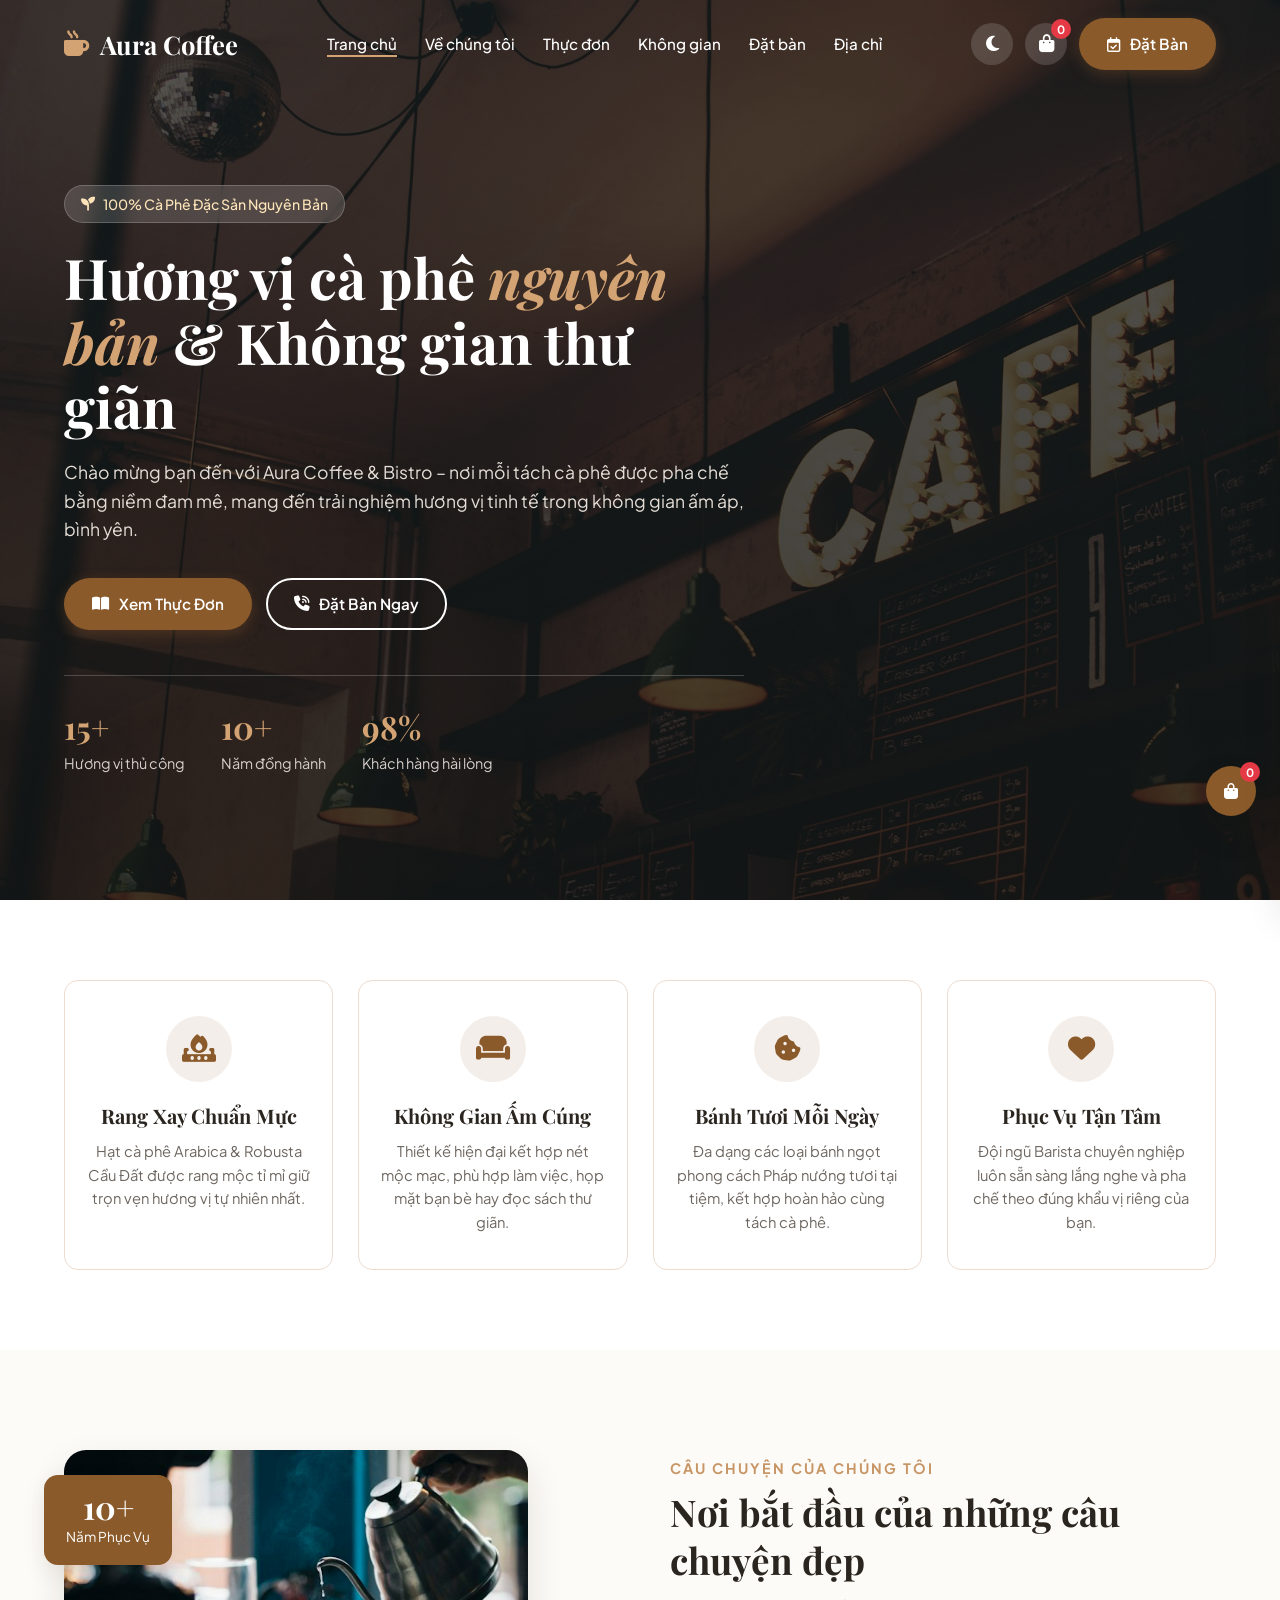
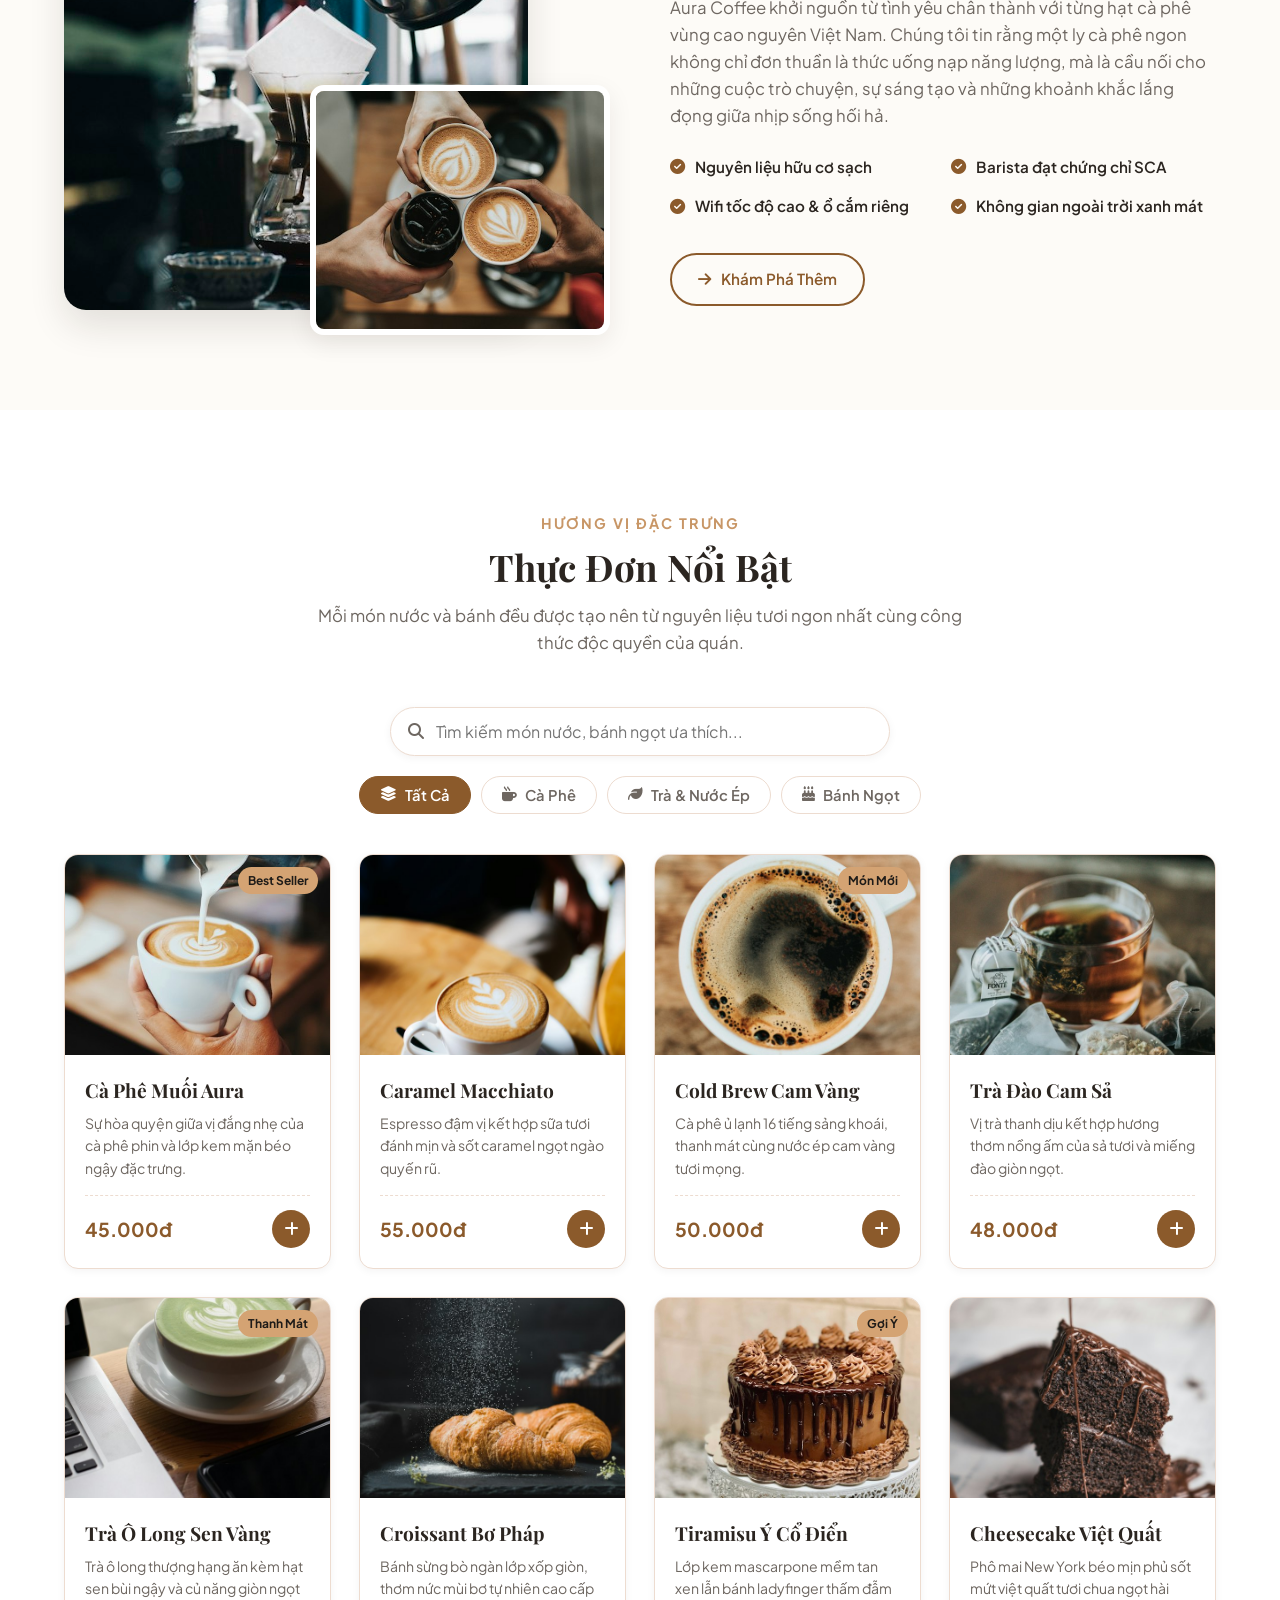
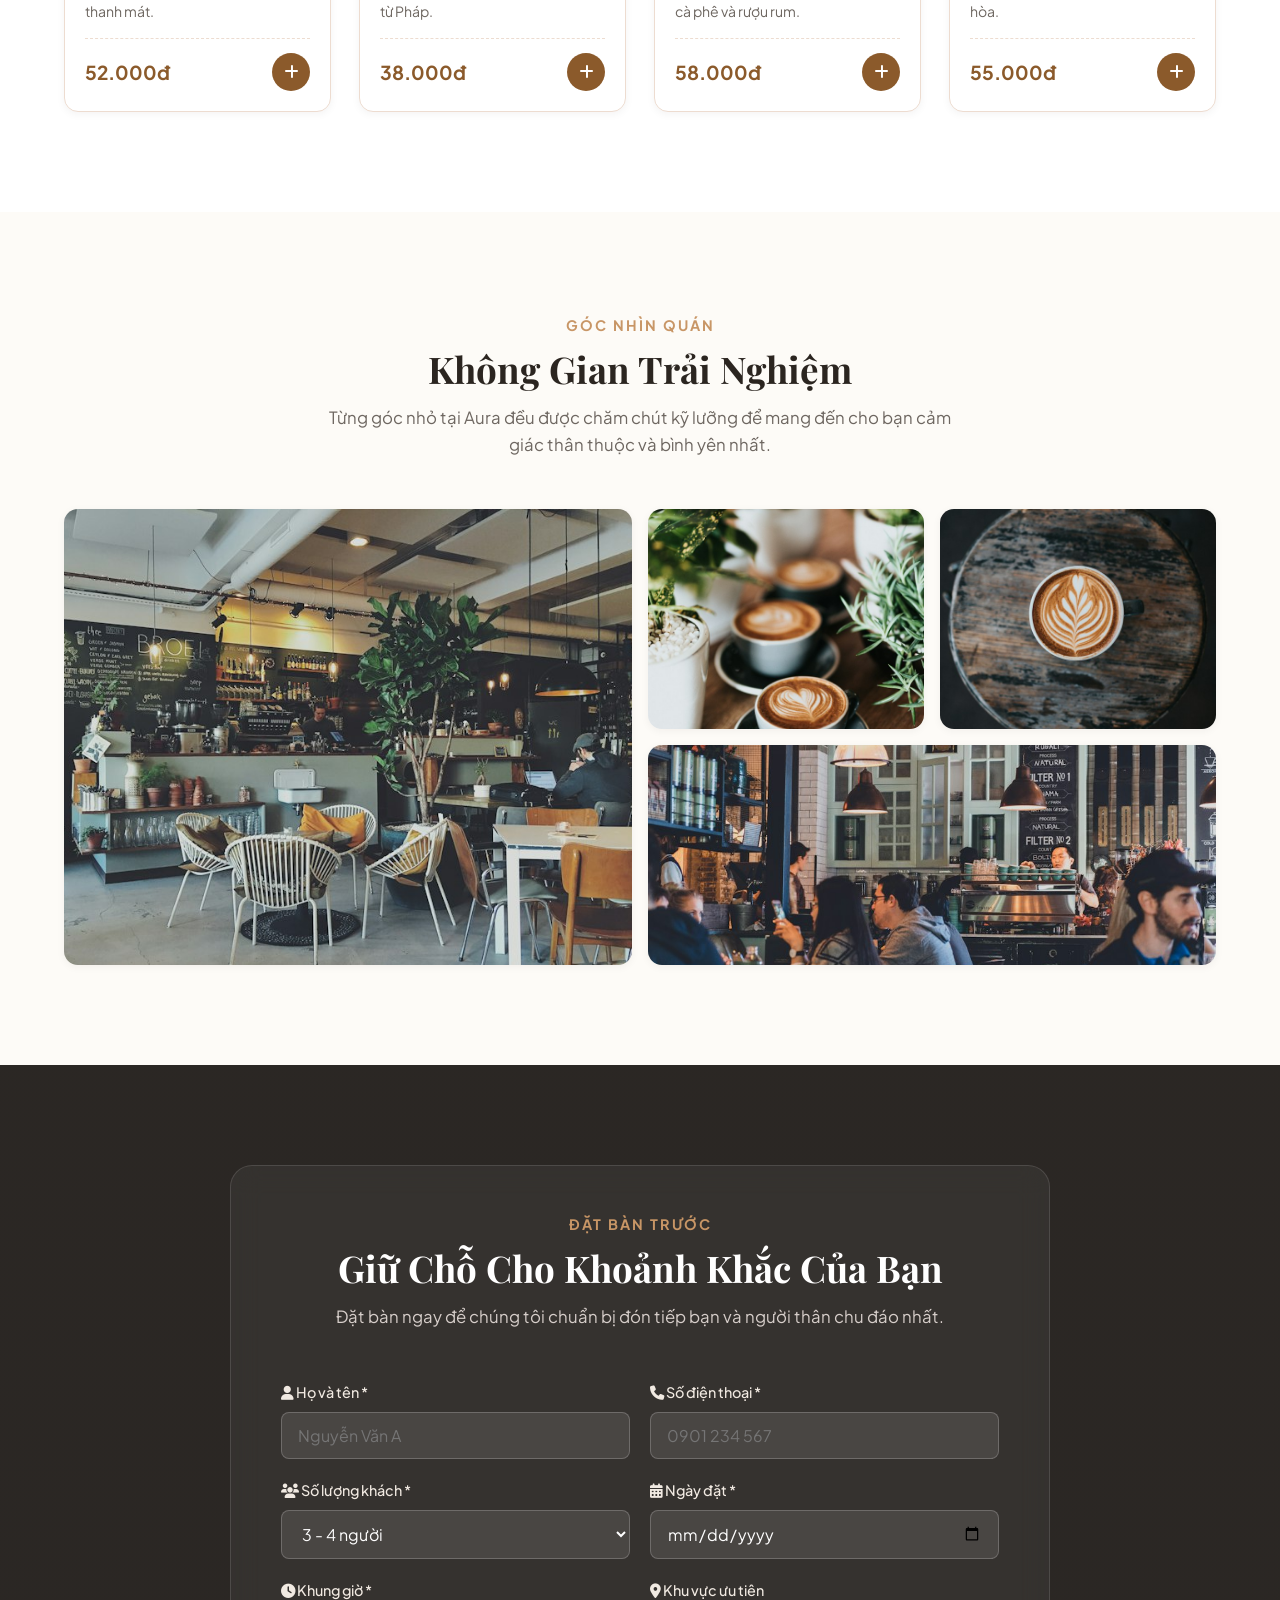
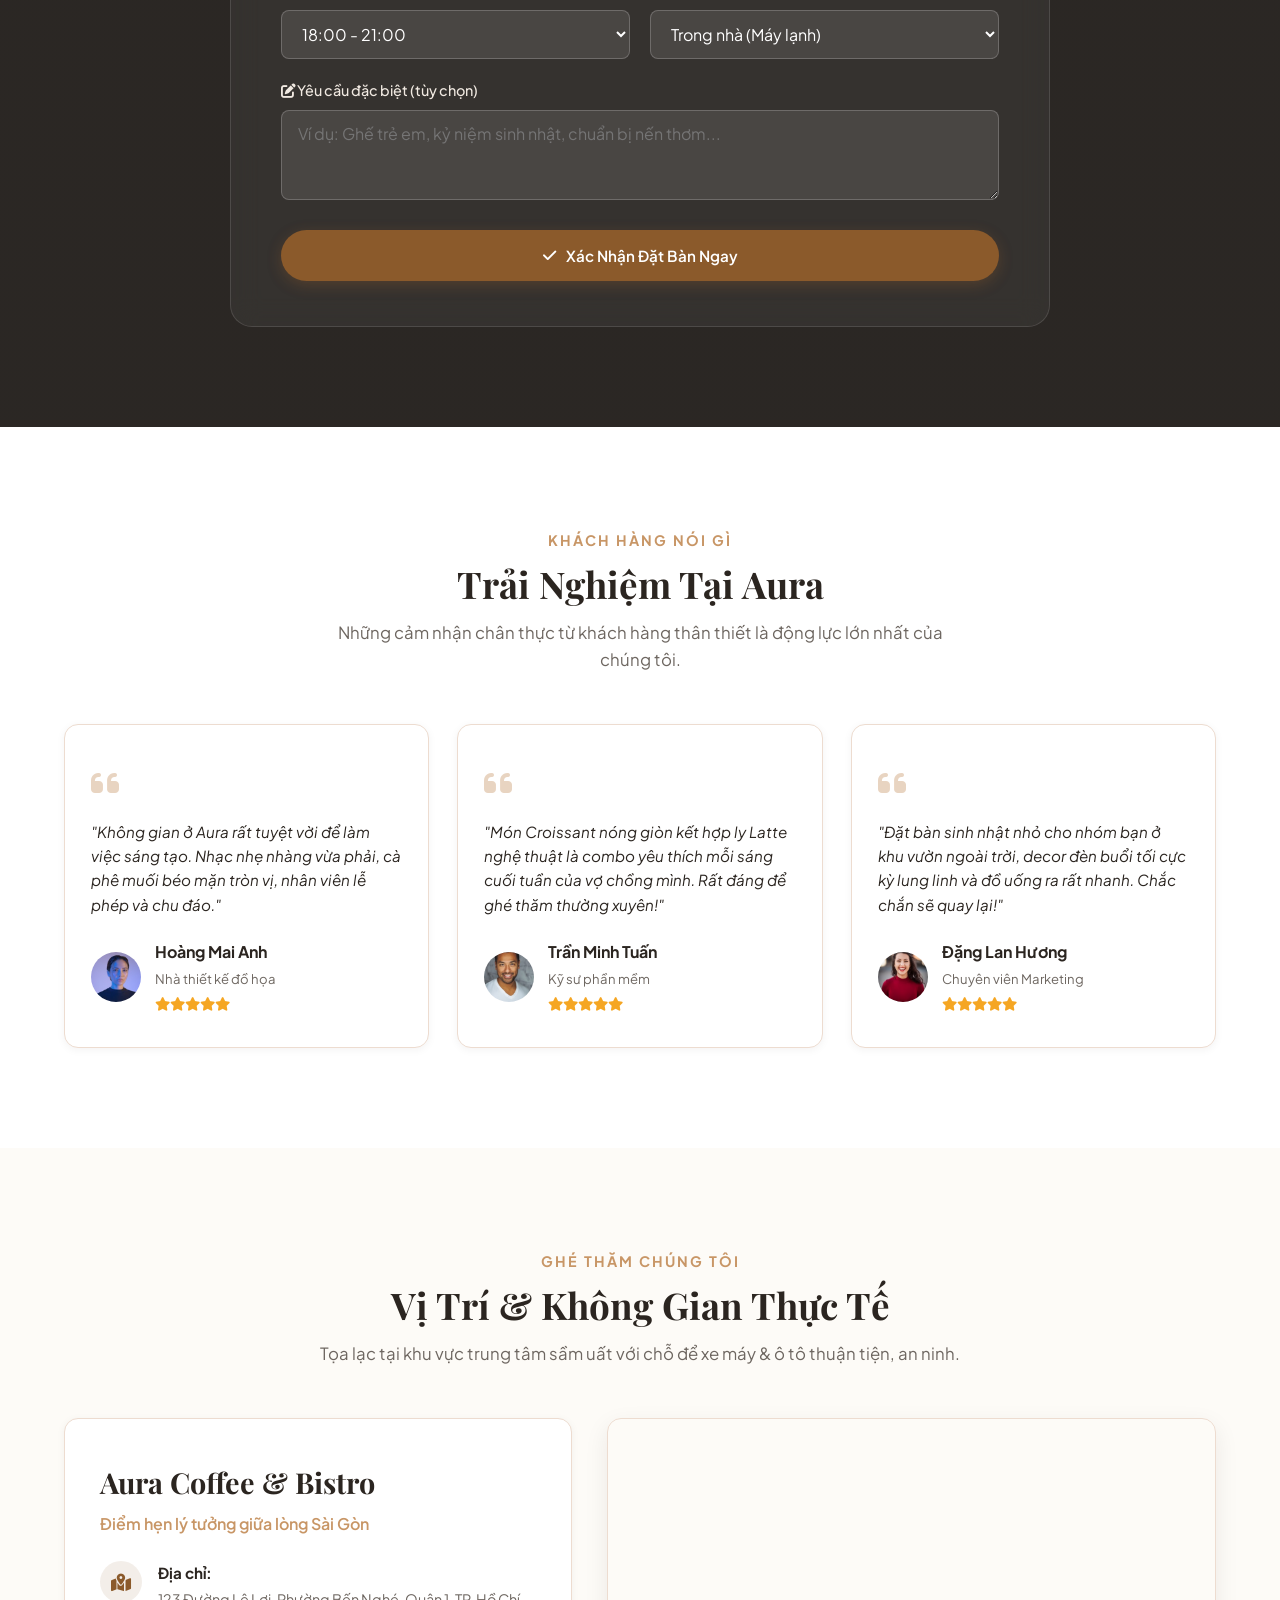
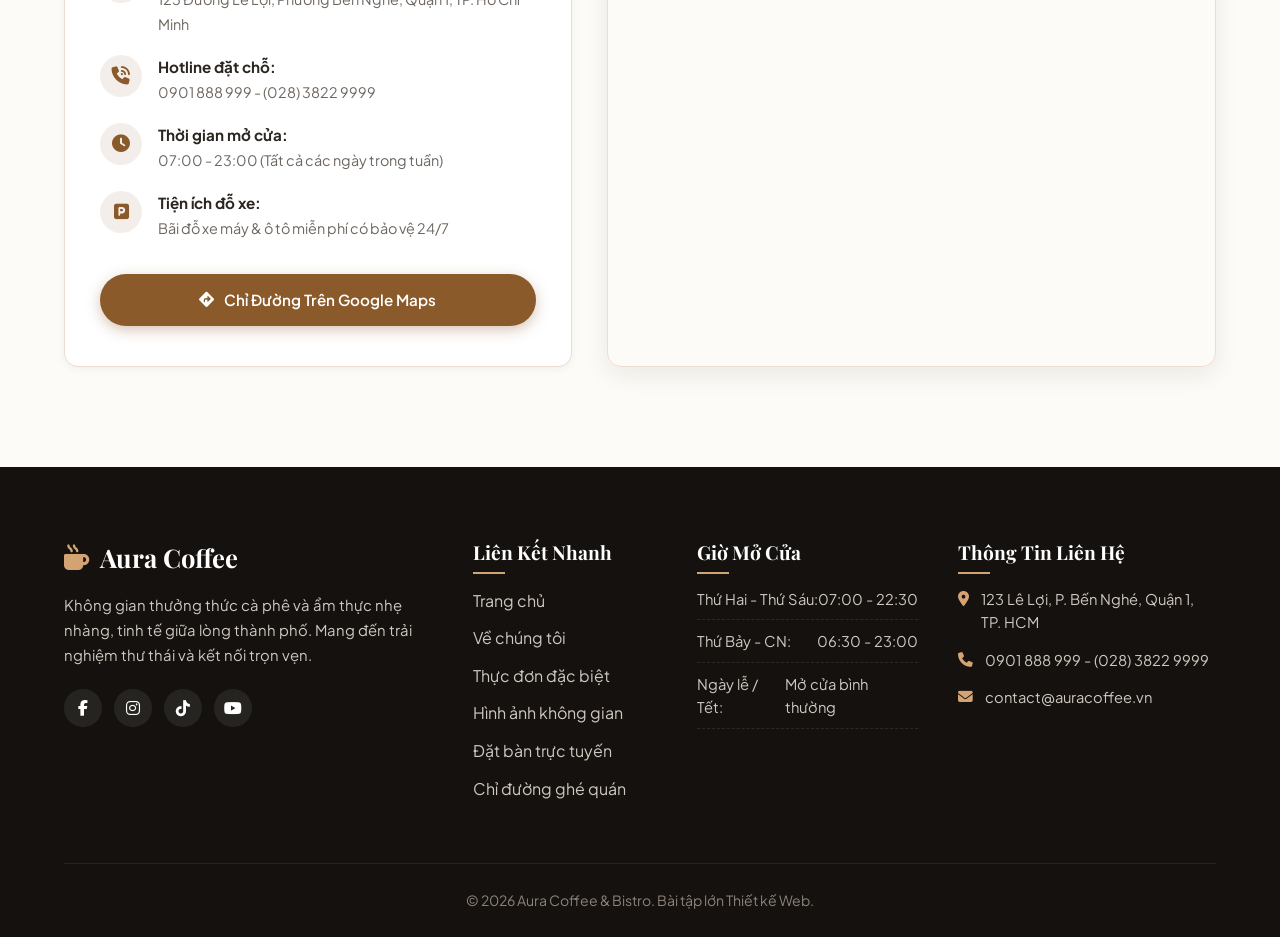
==== index.html @ 36a89dc4 "Add code-images source(guest UI)" ====
<!DOCTYPE html>
<html lang="vi" data-theme="light">
<head>
  <meta charset="UTF-8">
  <meta name="viewport" content="width=device-width, initial-scale=1.0">
  <title>Aura Coffee & Bistro - Hương Vị Cà Phê Nguyên Bản</title>
  <meta name="description" content="Aura Coffee & Bistro - Điểm hẹn lý tưởng với hương vị cà phê mộc nguyên bản, không gian ấm cúng và bánh ngọt tươi mỗi ngày.">
  
  <!-- Google Fonts -->
  <link rel="preconnect" href="https://fonts.googleapis.com">
  <link rel="preconnect" href="https://fonts.gstatic.com" crossorigin>
  <link href="https://fonts.googleapis.com/css2?family=Playfair+Display:ital,wght@0,600;0,700;1,400&family=Plus+Jakarta+Sans:wght@400;500;600;700&display=swap" rel="stylesheet">
  
  <!-- Font Awesome Icons -->
  <link rel="stylesheet" href="https://cdnjs.cloudflare.com/ajax/libs/font-awesome/6.5.1/css/all.min.css">
  
  <!-- Custom CSS -->
  <link rel="stylesheet" href="css/style.css">
</head>
<body>

  <!-- ================= 1. HEADER & NAVIGATION ================= -->
  <header class="header">
    <div class="container navbar">
      <a href="#home" class="logo">
        <i class="fa-solid fa-mug-hot"></i> Aura Coffee
      </a>

      <nav>
        <ul class="nav-links">
          <li><a href="#home" class="active">Trang chủ</a></li>
          <li><a href="#about">Về chúng tôi</a></li>
          <li><a href="#menu">Thực đơn</a></li>
          <li><a href="#space">Không gian</a></li>
          <li><a href="#reservation">Đặt bàn</a></li>
          <li><a href="#location">Địa chỉ</a></li>
        </ul>
      </nav>

      <div class="header-action">
        <!-- Chuyển đổi giao diện Sáng / Tối -->
        <button class="icon-btn" id="themeToggle" aria-label="Đổi giao diện" title="Đổi giao diện Sáng / Tối">
          <i class="fa-solid fa-moon"></i>
        </button>

        <!-- Nút mở giỏ hàng -->
        <button class="icon-btn" id="cartToggleBtn" onclick="openCart()" aria-label="Xem giỏ hàng" title="Giỏ hàng">
          <i class="fa-solid fa-bag-shopping"></i>
          <span class="cart-badge" id="cartBadge">0</span>
        </button>

        <!-- CTA Đặt bàn -->
        <a href="#reservation" class="btn btn-primary header-btn">
          <i class="fa-regular fa-calendar-check"></i> Đặt Bàn
        </a>

        <!-- Nút menu mobile -->
        <button class="menu-toggle" id="menuToggle" aria-label="Mở menu điều hướng">
          <i class="fa-solid fa-bars"></i>
        </button>
      </div>
    </div>
  </header>

  <!-- ================= 2. HERO BANNER ================= -->
  <section class="hero" id="home">
    <div class="container">
      <div class="hero-content">
        <div class="hero-badge">
          <i class="fa-solid fa-seedling"></i> 100% Cà Phê Đặc Sản Nguyên Bản
        </div>
        <h1 class="hero-title">
          Hương vị cà phê <span>nguyên bản</span> & Không gian thư giãn
        </h1>
        <p class="hero-desc">
          Chào mừng bạn đến với Aura Coffee & Bistro – nơi mỗi tách cà phê được pha chế bằng niềm đam mê, mang đến trải nghiệm hương vị tinh tế trong không gian ấm áp, bình yên.
        </p>
        <div class="hero-buttons">
          <a href="#menu" class="btn btn-primary">
            <i class="fa-solid fa-book-open"></i> Xem Thực Đơn
          </a>
          <a href="#reservation" class="btn btn-outline">
            <i class="fa-solid fa-phone-volume"></i> Đặt Bàn Ngay
          </a>
        </div>
        <div class="hero-stats">
          <div class="stat-item">
            <h3>15+</h3>
            <p>Hương vị thủ công</p>
          </div>
          <div class="stat-item">
            <h3>10+</h3>
            <p>Năm đồng hành</p>
          </div>
          <div class="stat-item">
            <h3>98%</h3>
            <p>Khách hàng hài lòng</p>
          </div>
        </div>
      </div>
    </div>
  </section>

  <!-- ================= 3. ĐIỂM NỔI BẬT (FEATURES) ================= -->
  <section class="features">
    <div class="container">
      <div class="features-grid">
        <div class="feature-card">
          <div class="feature-icon"><i class="fa-solid fa-fire-burner"></i></div>
          <h3>Rang Xay Chuẩn Mực</h3>
          <p>Hạt cà phê Arabica & Robusta Cầu Đất được rang mộc tỉ mỉ giữ trọn vẹn hương vị tự nhiên nhất.</p>
        </div>

        <div class="feature-card">
          <div class="feature-icon"><i class="fa-solid fa-couch"></i></div>
          <h3>Không Gian Ấm Cúng</h3>
          <p>Thiết kế hiện đại kết hợp nét mộc mạc, phù hợp làm việc, họp mặt bạn bè hay đọc sách thư giãn.</p>
        </div>

        <div class="feature-card">
          <div class="feature-icon"><i class="fa-solid fa-cookie-bite"></i></div>
          <h3>Bánh Tươi Mỗi Ngày</h3>
          <p>Đa dạng các loại bánh ngọt phong cách Pháp nướng tươi tại tiệm, kết hợp hoàn hảo cùng tách cà phê.</p>
        </div>

        <div class="feature-card">
          <div class="feature-icon"><i class="fa-solid fa-heart"></i></div>
          <h3>Phục Vụ Tận Tâm</h3>
          <p>Đội ngũ Barista chuyên nghiệp luôn sẵn sàng lắng nghe và pha chế theo đúng khẩu vị riêng của bạn.</p>
        </div>
      </div>
    </div>
  </section>

  <!-- ================= 4. GIỚI THIỆU (ABOUT US) ================= -->
  <section class="about" id="about">
    <div class="container">
      <div class="about-grid">
        <div class="about-images">
          <img src="assets/images/about-main.jpg" alt="Không gian pha chế cà phê Aura" class="about-img-main">
          <img src="assets/images/about-sub.jpg" alt="Nghệ thuật pha chế Latte" class="about-img-sub">
          <div class="about-experience-badge">
            <strong>10+</strong>
            <span>Năm Phục Vụ</span>
          </div>
        </div>

        <div class="about-text">
          <span class="section-subtitle">Câu chuyện của chúng tôi</span>
          <h2 class="section-title">Nơi bắt đầu của những câu chuyện đẹp</h2>
          <p class="section-desc">
            Aura Coffee khởi nguồn từ tình yêu chân thành với từng hạt cà phê vùng cao nguyên Việt Nam. Chúng tôi tin rằng một ly cà phê ngon không chỉ đơn thuần là thức uống nạp năng lượng, mà là cầu nối cho những cuộc trò chuyện, sự sáng tạo và những khoảnh khắc lắng đọng giữa nhịp sống hối hả.
          </p>

          <div class="about-highlights">
            <div class="highlight-item"><i class="fa-solid fa-circle-check"></i> Nguyên liệu hữu cơ sạch</div>
            <div class="highlight-item"><i class="fa-solid fa-circle-check"></i> Barista đạt chứng chỉ SCA</div>
            <div class="highlight-item"><i class="fa-solid fa-circle-check"></i> Wifi tốc độ cao & ổ cắm riêng</div>
            <div class="highlight-item"><i class="fa-solid fa-circle-check"></i> Không gian ngoài trời xanh mát</div>
          </div>

          <a href="#menu" class="btn btn-outline-dark">
            <i class="fa-solid fa-arrow-right"></i> Khám Phá Thêm
          </a>
        </div>
      </div>
    </div>
  </section>

  <!-- ================= 5. THỰC ĐƠN (MENU HIGHLIGHTS) ================= -->
  <section class="menu-section" id="menu">
    <div class="container">
      <div class="section-header">
        <span class="section-subtitle">Hương Vị Đặc Trưng</span>
        <h2 class="section-title">Thực Đơn Nổi Bật</h2>
        <p class="section-desc">Mỗi món nước và bánh đều được tạo nên từ nguyên liệu tươi ngon nhất cùng công thức độc quyền của quán.</p>
      </div>

      <!-- Công cụ tìm kiếm & Bộ lọc danh mục -->
      <div class="menu-controls">
        <div class="menu-search-box">
          <i class="fa-solid fa-magnifying-glass search-icon"></i>
          <input type="text" id="menuSearch" placeholder="Tìm kiếm món nước, bánh ngọt ưa thích..." autocomplete="off">
          <button id="clearSearchBtn" class="clear-search-btn" title="Xóa tìm kiếm"><i class="fa-solid fa-xmark"></i></button>
        </div>

        <div class="menu-filter">
          <button class="filter-btn active" data-filter="all"><i class="fa-solid fa-layer-group"></i> Tất Cả</button>
          <button class="filter-btn" data-filter="coffee"><i class="fa-solid fa-mug-hot"></i> Cà Phê</button>
          <button class="filter-btn" data-filter="tea"><i class="fa-solid fa-leaf"></i> Trà & Nước Ép</button>
          <button class="filter-btn" data-filter="pastry"><i class="fa-solid fa-cake-candles"></i> Bánh Ngọt</button>
        </div>
      </div>

      <!-- Danh sách món ăn/nước uống -->
      <div class="menu-grid" id="menuGrid">
        <!-- Món 1 -->
        <div class="menu-card" data-id="1" data-category="coffee" data-name="Cà Phê Muối Aura" data-price="45000">
          <div class="menu-img-wrap" onclick="openQuickView(1)">
            <img src="assets/images/menu-1-salt-coffee.jpg" alt="Cà Phê Muối Aura">
            <span class="menu-tag">Best Seller</span>
            <div class="img-hint"><i class="fa-solid fa-eye"></i> Xem chi tiết</div>
          </div>
          <div class="menu-info">
            <h3 class="menu-name" onclick="openQuickView(1)">Cà Phê Muối Aura</h3>
            <p class="menu-desc">Sự hòa quyện giữa vị đắng nhẹ của cà phê phin và lớp kem mặn béo ngậy đặc trưng.</p>
            <div class="menu-footer">
              <span class="menu-price">45.000đ</span>
              <button class="btn-add-item" onclick="quickAddToCart(1)" title="Thêm vào giỏ"><i class="fa-solid fa-plus"></i></button>
            </div>
          </div>
        </div>

        <!-- Món 2 -->
        <div class="menu-card" data-id="2" data-category="coffee" data-name="Caramel Macchiato" data-price="55000">
          <div class="menu-img-wrap" onclick="openQuickView(2)">
            <img src="assets/images/menu-2-macchiato.jpg" alt="Caramel Macchiato">
            <div class="img-hint"><i class="fa-solid fa-eye"></i> Xem chi tiết</div>
          </div>
          <div class="menu-info">
            <h3 class="menu-name" onclick="openQuickView(2)">Caramel Macchiato</h3>
            <p class="menu-desc">Espresso đậm vị kết hợp sữa tươi đánh mịn và sốt caramel ngọt ngào quyến rũ.</p>
            <div class="menu-footer">
              <span class="menu-price">55.000đ</span>
              <button class="btn-add-item" onclick="quickAddToCart(2)" title="Thêm vào giỏ"><i class="fa-solid fa-plus"></i></button>
            </div>
          </div>
        </div>

        <!-- Món 3 -->
        <div class="menu-card" data-id="3" data-category="coffee" data-name="Cold Brew Cam Vàng" data-price="50000">
          <div class="menu-img-wrap" onclick="openQuickView(3)">
            <img src="assets/images/menu-3-cold-brew.jpg" alt="Cold Brew Cam Vàng">
            <span class="menu-tag">Món Mới</span>
            <div class="img-hint"><i class="fa-solid fa-eye"></i> Xem chi tiết</div>
          </div>
          <div class="menu-info">
            <h3 class="menu-name" onclick="openQuickView(3)">Cold Brew Cam Vàng</h3>
            <p class="menu-desc">Cà phê ủ lạnh 16 tiếng sảng khoái, thanh mát cùng nước ép cam vàng tươi mọng.</p>
            <div class="menu-footer">
              <span class="menu-price">50.000đ</span>
              <button class="btn-add-item" onclick="quickAddToCart(3)" title="Thêm vào giỏ"><i class="fa-solid fa-plus"></i></button>
            </div>
          </div>
        </div>

        <!-- Món 4 -->
        <div class="menu-card" data-id="4" data-category="tea" data-name="Trà Đào Cam Sả" data-price="48000">
          <div class="menu-img-wrap" onclick="openQuickView(4)">
            <img src="assets/images/menu-4-peach-tea.jpg" alt="Trà Đào Cam Sả">
            <div class="img-hint"><i class="fa-solid fa-eye"></i> Xem chi tiết</div>
          </div>
          <div class="menu-info">
            <h3 class="menu-name" onclick="openQuickView(4)">Trà Đào Cam Sả</h3>
            <p class="menu-desc">Vị trà thanh dịu kết hợp hương thơm nồng ấm của sả tươi và miếng đào giòn ngọt.</p>
            <div class="menu-footer">
              <span class="menu-price">48.000đ</span>
              <button class="btn-add-item" onclick="quickAddToCart(4)" title="Thêm vào giỏ"><i class="fa-solid fa-plus"></i></button>
            </div>
          </div>
        </div>

        <!-- Món 5 -->
        <div class="menu-card" data-id="5" data-category="tea" data-name="Trà Ô Long Sen Vàng" data-price="52000">
          <div class="menu-img-wrap" onclick="openQuickView(5)">
            <img src="assets/images/menu-5-oolong-tea.jpg" alt="Trà Ô Long Sen Vàng">
            <span class="menu-tag">Thanh Mát</span>
            <div class="img-hint"><i class="fa-solid fa-eye"></i> Xem chi tiết</div>
          </div>
          <div class="menu-info">
            <h3 class="menu-name" onclick="openQuickView(5)">Trà Ô Long Sen Vàng</h3>
            <p class="menu-desc">Trà ô long thượng hạng ăn kèm hạt sen bùi ngậy và củ năng giòn ngọt thanh mát.</p>
            <div class="menu-footer">
              <span class="menu-price">52.000đ</span>
              <button class="btn-add-item" onclick="quickAddToCart(5)" title="Thêm vào giỏ"><i class="fa-solid fa-plus"></i></button>
            </div>
          </div>
        </div>

        <!-- Món 6 -->
        <div class="menu-card" data-id="6" data-category="pastry" data-name="Croissant Bơ Pháp" data-price="38000">
          <div class="menu-img-wrap" onclick="openQuickView(6)">
            <img src="assets/images/menu-6-croissant.jpg" alt="Croissant Bơ Pháp">
            <div class="img-hint"><i class="fa-solid fa-eye"></i> Xem chi tiết</div>
          </div>
          <div class="menu-info">
            <h3 class="menu-name" onclick="openQuickView(6)">Croissant Bơ Pháp</h3>
            <p class="menu-desc">Bánh sừng bò ngàn lớp xốp giòn, thơm nức mùi bơ tự nhiên cao cấp từ Pháp.</p>
            <div class="menu-footer">
              <span class="menu-price">38.000đ</span>
              <button class="btn-add-item" onclick="quickAddToCart(6)" title="Thêm vào giỏ"><i class="fa-solid fa-plus"></i></button>
            </div>
          </div>
        </div>

        <!-- Món 7 -->
        <div class="menu-card" data-id="7" data-category="pastry" data-name="Tiramisu Ý Cổ Điển" data-price="58000">
          <div class="menu-img-wrap" onclick="openQuickView(7)">
            <img src="assets/images/menu-7-tiramisu.jpg" alt="Tiramisu Ý Cổ Điển">
            <span class="menu-tag">Gợi Ý</span>
            <div class="img-hint"><i class="fa-solid fa-eye"></i> Xem chi tiết</div>
          </div>
          <div class="menu-info">
            <h3 class="menu-name" onclick="openQuickView(7)">Tiramisu Ý Cổ Điển</h3>
            <p class="menu-desc">Lớp kem mascarpone mềm tan xen lẫn bánh ladyfinger thấm đẫm cà phê và rượu rum.</p>
            <div class="menu-footer">
              <span class="menu-price">58.000đ</span>
              <button class="btn-add-item" onclick="quickAddToCart(7)" title="Thêm vào giỏ"><i class="fa-solid fa-plus"></i></button>
            </div>
          </div>
        </div>

        <!-- Món 8 -->
        <div class="menu-card" data-id="8" data-category="pastry" data-name="Cheesecake Việt Quất" data-price="55000">
          <div class="menu-img-wrap" onclick="openQuickView(8)">
            <img src="assets/images/menu-8-cheesecake.jpg" alt="Cheesecake Việt Quất">
            <div class="img-hint"><i class="fa-solid fa-eye"></i> Xem chi tiết</div>
          </div>
          <div class="menu-info">
            <h3 class="menu-name" onclick="openQuickView(8)">Cheesecake Việt Quất</h3>
            <p class="menu-desc">Phô mai New York béo mịn phủ sốt mứt việt quất tươi chua ngọt hài hòa.</p>
            <div class="menu-footer">
              <span class="menu-price">55.000đ</span>
              <button class="btn-add-item" onclick="quickAddToCart(8)" title="Thêm vào giỏ"><i class="fa-solid fa-plus"></i></button>
            </div>
          </div>
        </div>
      </div>

      <!-- Không tìm thấy món -->
      <div id="noResults" class="no-results" style="display: none;">
        <i class="fa-solid fa-magnifying-glass"></i>
        <h3>Không tìm thấy món phù hợp</h3>
        <p>Vui lòng thử tìm kiếm bằng từ khóa khác hoặc duyệt qua các tab phía trên.</p>
      </div>
    </div>
  </section>

  <!-- ================= 6. KHÔNG GIAN QUÁN (GALLERY) ================= -->
  <section class="space-section" id="space">
    <div class="container">
      <div class="section-header">
        <span class="section-subtitle">Góc Nhìn Quán</span>
        <h2 class="section-title">Không Gian Trải Nghiệm</h2>
        <p class="section-desc">Từng góc nhỏ tại Aura đều được chăm chút kỹ lưỡng để mang đến cho bạn cảm giác thân thuộc và bình yên nhất.</p>
      </div>

      <div class="gallery-grid">
        <div class="gallery-item col-span-2 row-span-2">
          <img src="assets/images/gallery-1.jpg" alt="Sảnh chính quán cafe">
          <div class="gallery-overlay"><span>Sảnh chính sang trọng & thoáng đãng</span></div>
        </div>

        <div class="gallery-item">
          <img src="assets/images/gallery-2.jpg" alt="Góc làm việc yên tĩnh">
          <div class="gallery-overlay"><span>Góc làm việc & đọc sách</span></div>
        </div>

        <div class="gallery-item">
          <img src="assets/images/gallery-3.jpg" alt="Quầy Bar mở">
          <div class="gallery-overlay"><span>Quầy Bar pha chế mở</span></div>
        </div>

        <div class="gallery-item col-span-2">
          <img src="assets/images/gallery-4.jpg" alt="Khu vực sân vườn">
          <div class="gallery-overlay"><span>Khu vực sân vườn hòa mình cùng thiên nhiên</span></div>
        </div>
      </div>
    </div>
  </section>

  <!-- ================= 7. ĐẶT BÀN (RESERVATION) ================= -->
  <section class="reservation-section" id="reservation">
    <div class="container">
      <div class="reservation-wrapper">
        <div class="section-header">
          <span class="section-subtitle">Đặt Bàn Trước</span>
          <h2 class="section-title">Giữ Chỗ Cho Khoảnh Khắc Của Bạn</h2>
          <p class="section-desc">Đặt bàn ngay để chúng tôi chuẩn bị đón tiếp bạn và người thân chu đáo nhất.</p>
        </div>

        <form class="reservation-form" id="bookingForm" onsubmit="handleBookingSubmit(event)">
          <div class="form-group">
            <label for="guestName"><i class="fa-solid fa-user"></i> Họ và tên *</label>
            <input type="text" id="guestName" placeholder="Nguyễn Văn A" required>
          </div>

          <div class="form-group">
            <label for="guestPhone"><i class="fa-solid fa-phone"></i> Số điện thoại *</label>
            <input type="tel" id="guestPhone" placeholder="0901 234 567" required>
          </div>

          <div class="form-group">
            <label for="guestCount"><i class="fa-solid fa-users"></i> Số lượng khách *</label>
            <select id="guestCount" required>
              <option value="1 - 2 người">1 - 2 người</option>
              <option value="3 - 4 người" selected>3 - 4 người</option>
              <option value="5 - 8 người">5 - 8 người</option>
              <option value="Trên 8 người (Đặt tiệc riêng)">Trên 8 người (Đặt tiệc riêng)</option>
            </select>
          </div>

          <div class="form-group">
            <label for="bookDate"><i class="fa-solid fa-calendar-days"></i> Ngày đặt *</label>
            <input type="date" id="bookDate" required>
          </div>

          <div class="form-group">
            <label for="bookTime"><i class="fa-solid fa-clock"></i> Khung giờ *</label>
            <select id="bookTime" required>
              <option value="08:00 - 10:00">08:00 - 10:00</option>
              <option value="10:00 - 12:00">10:00 - 12:00</option>
              <option value="14:00 - 17:00">14:00 - 17:00</option>
              <option value="18:00 - 21:00" selected>18:00 - 21:00</option>
            </select>
          </div>

          <div class="form-group">
            <label for="tableArea"><i class="fa-solid fa-location-dot"></i> Khu vực ưu tiên</label>
            <select id="tableArea">
              <option value="Trong nhà (Máy lạnh)">Trong nhà (Máy lạnh)</option>
              <option value="Ngoài trời sân vườn">Ngoài trời sân vườn</option>
              <option value="Góc yên tĩnh làm việc">Góc yên tĩnh làm việc</option>
            </select>
          </div>

          <div class="form-group full-width">
            <label for="guestNote"><i class="fa-solid fa-pen-to-square"></i> Yêu cầu đặc biệt (tùy chọn)</label>
            <textarea id="guestNote" placeholder="Ví dụ: Ghế trẻ em, kỷ niệm sinh nhật, chuẩn bị nến thơm..."></textarea>
          </div>

          <div class="form-group full-width" style="text-align: center; margin-top: 10px;">
            <button type="submit" class="btn btn-primary" style="width: 100%; padding: 14px;">
              <i class="fa-solid fa-check"></i> Xác Nhận Đặt Bàn Ngay
            </button>
          </div>
        </form>
      </div>
    </div>
  </section>

  <!-- ================= 8. ĐÁNH GIÁ (TESTIMONIALS) ================= -->
  <section class="testimonials" id="testimonials">
    <div class="container">
      <div class="section-header">
        <span class="section-subtitle">Khách Hàng Nói Gì</span>
        <h2 class="section-title">Trải Nghiệm Tại Aura</h2>
        <p class="section-desc">Những cảm nhận chân thực từ khách hàng thân thiết là động lực lớn nhất của chúng tôi.</p>
      </div>

      <div class="testimonials-grid">
        <div class="testimonial-card">
          <div class="quote-icon"><i class="fa-solid fa-quote-left"></i></div>
          <p class="testimonial-text">
            "Không gian ở Aura rất tuyệt vời để làm việc sáng tạo. Nhạc nhẹ nhàng vừa phải, cà phê muối béo mặn tròn vị, nhân viên lễ phép và chu đáo."
          </p>
          <div class="testimonial-author">
            <img src="assets/images/avatar-1.jpg" alt="Khách hàng Mai Anh" class="author-avatar">
            <div class="author-info">
              <h4>Hoàng Mai Anh</h4>
              <span>Nhà thiết kế đồ họa</span>
              <div class="rating">
                <i class="fa-solid fa-star"></i><i class="fa-solid fa-star"></i><i class="fa-solid fa-star"></i><i class="fa-solid fa-star"></i><i class="fa-solid fa-star"></i>
              </div>
            </div>
          </div>
        </div>

        <div class="testimonial-card">
          <div class="quote-icon"><i class="fa-solid fa-quote-left"></i></div>
          <p class="testimonial-text">
            "Món Croissant nóng giòn kết hợp ly Latte nghệ thuật là combo yêu thích mỗi sáng cuối tuần của vợ chồng mình. Rất đáng để ghé thăm thường xuyên!"
          </p>
          <div class="testimonial-author">
            <img src="assets/images/avatar-2.jpg" alt="Khách hàng Minh Tuấn" class="author-avatar">
            <div class="author-info">
              <h4>Trần Minh Tuấn</h4>
              <span>Kỹ sư phần mềm</span>
              <div class="rating">
                <i class="fa-solid fa-star"></i><i class="fa-solid fa-star"></i><i class="fa-solid fa-star"></i><i class="fa-solid fa-star"></i><i class="fa-solid fa-star"></i>
              </div>
            </div>
          </div>
        </div>

        <div class="testimonial-card">
          <div class="quote-icon"><i class="fa-solid fa-quote-left"></i></div>
          <p class="testimonial-text">
            "Đặt bàn sinh nhật nhỏ cho nhóm bạn ở khu vườn ngoài trời, decor đèn buổi tối cực kỳ lung linh và đồ uống ra rất nhanh. Chắc chắn sẽ quay lại!"
          </p>
          <div class="testimonial-author">
            <img src="assets/images/avatar-3.jpg" alt="Khách hàng Lan Hương" class="author-avatar">
            <div class="author-info">
              <h4>Đặng Lan Hương</h4>
              <span>Chuyên viên Marketing</span>
              <div class="rating">
                <i class="fa-solid fa-star"></i><i class="fa-solid fa-star"></i><i class="fa-solid fa-star"></i><i class="fa-solid fa-star"></i><i class="fa-solid fa-star"></i>
              </div>
            </div>
          </div>
        </div>
      </div>
    </div>
  </section>

  <!-- ================= 9. ĐỊA CHỈ & BẢN ĐỒ (LOCATION & MAP) ================= -->
  <section class="location-section" id="location">
    <div class="container">
      <div class="section-header">
        <span class="section-subtitle">Ghé Thăm Chúng Tôi</span>
        <h2 class="section-title">Vị Trí & Không Gian Thực Tế</h2>
        <p class="section-desc">Tọa lạc tại khu vực trung tâm sầm uất với chỗ để xe máy & ô tô thuận tiện, an ninh.</p>
      </div>

      <div class="location-grid">
        <div class="location-info-card">
          <h3>Aura Coffee & Bistro</h3>
          <p class="loc-tagline">Điểm hẹn lý tưởng giữa lòng Sài Gòn</p>
          
          <ul class="loc-list">
            <li>
              <div class="loc-icon"><i class="fa-solid fa-map-location-dot"></i></div>
              <div>
                <strong>Địa chỉ:</strong>
                <span>123 Đường Lê Lợi, Phường Bến Nghé, Quận 1, TP. Hồ Chí Minh</span>
              </div>
            </li>
            <li>
              <div class="loc-icon"><i class="fa-solid fa-phone-volume"></i></div>
              <div>
                <strong>Hotline đặt chỗ:</strong>
                <span>0901 888 999 - (028) 3822 9999</span>
              </div>
            </li>
            <li>
              <div class="loc-icon"><i class="fa-solid fa-clock"></i></div>
              <div>
                <strong>Thời gian mở cửa:</strong>
                <span>07:00 - 23:00 (Tất cả các ngày trong tuần)</span>
              </div>
            </li>
            <li>
              <div class="loc-icon"><i class="fa-solid fa-square-parking"></i></div>
              <div>
                <strong>Tiện ích đỗ xe:</strong>
                <span>Bãi đỗ xe máy & ô tô miễn phí có bảo vệ 24/7</span>
              </div>
            </li>
          </ul>

          <a href="https://maps.google.com" target="_blank" rel="noopener" class="btn btn-primary" style="margin-top: 15px;">
            <i class="fa-solid fa-diamond-turn-right"></i> Chỉ Đường Trên Google Maps
          </a>
        </div>

        <div class="map-wrapper">
          <iframe 
            src="https://www.google.com/maps/embed?pb=!1m18!1m12!1m3!1d3919.5177583483984!2d106.69834167586867!3d10.771600259281747!2m3!1f0!2f0!3f0!3m2!1i1024!2i768!4f13.1!3m2!1m1!2zMTIzIMSQLiBMw6ogTOG7o2ksIELhur9uIE5naMOpLCBRdeG6rW4gMSwgSOG7kyBDaMOtIE1pbmgsIFZp4buHdCBOYW0!5e0!3m2!1svi!2s!4v1700000000000!5m2!1svi!2s" 
            width="100%" 
            height="100%" 
            style="border:0;" 
            allowfullscreen="" 
            loading="lazy" 
            referrerpolicy="no-referrer-when-downgrade"
            title="Bản đồ vị trí Aura Coffee">
          </iframe>
        </div>
      </div>
    </div>
  </section>

  <!-- ================= 10. CHÂN TRANG (FOOTER) ================= -->
  <footer class="footer">
    <div class="container">
      <div class="footer-top">
        <div class="footer-col">
          <a href="#home" class="logo">
            <i class="fa-solid fa-mug-hot"></i> Aura Coffee
          </a>
          <p class="footer-desc">
            Không gian thưởng thức cà phê và ẩm thực nhẹ nhàng, tinh tế giữa lòng thành phố. Mang đến trải nghiệm thư thái và kết nối trọn vẹn.
          </p>
          <div class="social-links">
            <a href="#" aria-label="Facebook"><i class="fa-brands fa-facebook-f"></i></a>
            <a href="#" aria-label="Instagram"><i class="fa-brands fa-instagram"></i></a>
            <a href="#" aria-label="TikTok"><i class="fa-brands fa-tiktok"></i></a>
            <a href="#" aria-label="YouTube"><i class="fa-brands fa-youtube"></i></a>
          </div>
        </div>

        <div class="footer-col">
          <h4>Liên Kết Nhanh</h4>
          <ul class="footer-links">
            <li><a href="#home">Trang chủ</a></li>
            <li><a href="#about">Về chúng tôi</a></li>
            <li><a href="#menu">Thực đơn đặc biệt</a></li>
            <li><a href="#space">Hình ảnh không gian</a></li>
            <li><a href="#reservation">Đặt bàn trực tuyến</a></li>
            <li><a href="#location">Chỉ đường ghé quán</a></li>
          </ul>
        </div>

        <div class="footer-col">
          <h4>Giờ Mở Cửa</h4>
          <ul class="footer-hours">
            <li><span>Thứ Hai - Thứ Sáu:</span> <span>07:00 - 22:30</span></li>
            <li><span>Thứ Bảy - CN:</span> <span>06:30 - 23:00</span></li>
            <li><span>Ngày lễ / Tết:</span> <span>Mở cửa bình thường</span></li>
          </ul>
        </div>

        <div class="footer-col">
          <h4>Thông Tin Liên Hệ</h4>
          <ul class="footer-contact">
            <li><i class="fa-solid fa-location-dot"></i><span>123 Lê Lợi, P. Bến Nghé, Quận 1, TP. HCM</span></li>
            <li><i class="fa-solid fa-phone"></i><span>0901 888 999 - (028) 3822 9999</span></li>
            <li><i class="fa-solid fa-envelope"></i><span>contact@auracoffee.vn</span></li>
          </ul>
        </div>
      </div>

      <div class="footer-bottom">
        <p>&copy; 2026 Aura Coffee & Bistro. Bài tập lớn Thiết kế Web.</p>
      </div>
    </div>
  </footer>

  <!-- ================= 11. GIỎ HÀNG OFFCANVAS (CART DRAWER) ================= -->
  <div class="cart-backdrop" id="cartBackdrop" onclick="closeCart()"></div>
  <aside class="cart-drawer" id="cartDrawer" aria-label="Giỏ hàng">
    <div class="cart-header">
      <div class="cart-header-title">
        <i class="fa-solid fa-bag-shopping"></i>
        <h3>Giỏ Hàng (<span id="cartTotalItems">0</span>)</h3>
      </div>
      <button class="cart-close-btn" onclick="closeCart()" aria-label="Đóng giỏ hàng">
        <i class="fa-solid fa-xmark"></i>
      </button>
    </div>

    <!-- Danh sách sản phẩm trong giỏ -->
    <div class="cart-body" id="cartBody"></div>

    <!-- Tổng tiền & Đặt món -->
    <div class="cart-footer">
      <div class="discount-box">
        <input type="text" id="couponInput" placeholder="Nhập mã ưu đãi (VD: AURA10)">
        <button onclick="applyCoupon()">Áp dụng</button>
      </div>
      <div id="couponNotice" class="coupon-notice"></div>

      <div class="cart-summary">
        <div class="summary-row">
          <span>Tạm tính:</span>
          <span id="cartSubtotal">0đ</span>
        </div>
        <div class="summary-row" id="discountRow" style="display: none; color: #2e7d32;">
          <span>Giảm giá (<span id="discountPercent">0%</span>):</span>
          <span id="discountAmount">-0đ</span>
        </div>
        <div class="summary-row total-row">
          <span>Tổng cộng:</span>
          <span id="cartTotal">0đ</span>
        </div>
      </div>

      <button class="btn btn-primary btn-checkout" onclick="openCheckoutModal()">
        <i class="fa-solid fa-check"></i> Đặt Món Ngay
      </button>
    </div>
  </aside>

  <!-- ================= 12. POPUP XEM CHI TIẾT MÓN (QUICK VIEW) ================= -->
  <div class="modal-backdrop" id="quickViewBackdrop" onclick="closeQuickView()"></div>
  <div class="modal quick-view-modal" id="quickViewModal" role="dialog" aria-modal="true">
    <button class="modal-close-btn" onclick="closeQuickView()" aria-label="Đóng modal"><i class="fa-solid fa-xmark"></i></button>
    <div class="quick-view-grid">
      <div class="quick-view-img">
        <img id="qvImage" src="" alt="Ảnh món ăn">
      </div>
      <div class="quick-view-info">
        <span class="qv-category" id="qvCategory">Cà Phê</span>
        <h2 class="qv-title" id="qvTitle">Tên Món</h2>
        <div class="qv-price" id="qvPrice">0đ</div>
        <p class="qv-desc" id="qvDesc">Mô tả món ăn chi tiết.</p>

        <!-- Lựa chọn kích cỡ và độ ngọt/đá -->
        <div class="qv-options" id="qvOptions">
          <div class="option-group" id="optSizeGroup">
            <label class="option-label">Chọn kích cỡ (Size):</label>
            <div class="pill-options">
              <label><input type="radio" name="qvSize" value="Nhỏ (S)" data-extra="0" checked onchange="updateQvPrice()"><span>Nhỏ (S)</span></label>
              <label><input type="radio" name="qvSize" value="Vừa (M)" data-extra="6000" onchange="updateQvPrice()"><span>Vừa (M) +6k</span></label>
              <label><input type="radio" name="qvSize" value="Lớn (L)" data-extra="12000" onchange="updateQvPrice()"><span>Lớn (L) +12k</span></label>
            </div>
          </div>

          <div class="option-group" id="optSweetGroup">
            <label class="option-label">Lượng đường:</label>
            <div class="pill-options">
              <label><input type="radio" name="qvSweet" value="100%" checked><span>100%</span></label>
              <label><input type="radio" name="qvSweet" value="70%"><span>70%</span></label>
              <label><input type="radio" name="qvSweet" value="50%"><span>50%</span></label>
              <label><input type="radio" name="qvSweet" value="0%"><span>0%</span></label>
            </div>
          </div>

          <div class="option-group" id="optIceGroup">
            <label class="option-label">Lượng đá:</label>
            <div class="pill-options">
              <label><input type="radio" name="qvIce" value="100% đá" checked><span>100%</span></label>
              <label><input type="radio" name="qvIce" value="50% đá"><span>50%</span></label>
              <label><input type="radio" name="qvIce" value="Đá riêng"><span>Đá riêng</span></label>
              <label><input type="radio" name="qvIce" value="Nóng"><span>Nóng</span></label>
            </div>
          </div>
        </div>

        <!-- Tăng giảm số lượng & Thêm vào giỏ -->
        <div class="qv-action">
          <div class="quantity-controller">
            <button onclick="decrementQvQty()"><i class="fa-solid fa-minus"></i></button>
            <span id="qvQtyDisplay">1</span>
            <button onclick="incrementQvQty()"><i class="fa-solid fa-plus"></i></button>
          </div>
          <button class="btn btn-primary qv-add-btn" onclick="addQvToCart()">
            <i class="fa-solid fa-bag-shopping"></i> Thêm Vào Giỏ - <span id="qvFinalPrice">0đ</span>
          </button>
        </div>
      </div>
    </div>
  </div>

  <!-- ================= 13. XÁC NHẬN ĐẶT MÓN (CHECKOUT MODAL) ================= -->
  <div class="modal-backdrop" id="checkoutBackdrop" onclick="closeCheckoutModal()"></div>
  <div class="modal checkout-modal" id="checkoutModal" role="dialog" aria-modal="true">
    <button class="modal-close-btn" onclick="closeCheckoutModal()" aria-label="Đóng modal"><i class="fa-solid fa-xmark"></i></button>
    <div class="checkout-content">
      <div class="section-header" style="margin-bottom: 22px;">
        <span class="section-subtitle">Xác Nhận Đặt Món</span>
        <h2 class="section-title" style="font-size: 1.8rem;">Thông Tin Nhận Món</h2>
      </div>

      <form id="checkoutForm" onsubmit="handleCheckoutSubmit(event)">
        <div class="checkout-fields">
          <div class="form-group">
            <label><i class="fa-solid fa-user"></i> Họ tên người nhận *</label>
            <input type="text" id="orderCustomerName" placeholder="Ví dụ: Lê Thị Mai" required>
          </div>

          <div class="form-group">
            <label><i class="fa-solid fa-phone"></i> Số điện thoại liên hệ *</label>
            <input type="tel" id="orderCustomerPhone" placeholder="0901 xxx xxx" required>
          </div>

          <div class="form-group full-width">
            <label><i class="fa-solid fa-shop"></i> Hình thức phục vụ *</label>
            <select id="orderServiceType" onchange="toggleOrderAddress(this.value)">
              <option value="dine-in">Dùng tại quán (Nhập số bàn bên dưới)</option>
              <option value="takeaway">Mang đi / Tự đến lấy</option>
              <option value="delivery">Giao hàng tận nơi</option>
            </select>
          </div>

          <div class="form-group full-width" id="orderAddressGroup">
            <label id="orderAddressLabel"><i class="fa-solid fa-chair"></i> Số bàn tại quán *</label>
            <input type="text" id="orderAddress" placeholder="Ví dụ: Bàn 08 (Khu máy lạnh tầng 1)" required>
          </div>

          <div class="form-group full-width">
            <label><i class="fa-solid fa-credit-card"></i> Phương thức thanh toán</label>
            <select id="orderPaymentMethod">
              <option value="Tiền mặt">Thanh toán tiền mặt khi nhận</option>
              <option value="Chuyển khoản QR">Chuyển khoản ngân hàng qua VietQR</option>
              <option value="Ví MoMo">Ví điện tử MoMo</option>
            </select>
          </div>

          <div class="form-group full-width">
            <label><i class="fa-solid fa-comment-dots"></i> Ghi chú cho quán</label>
            <input type="text" id="orderNote" placeholder="Ví dụ: Ít đá, lấy thêm ống hút giấy...">
          </div>
        </div>

        <div class="checkout-footer">
          <div class="checkout-total-bill">
            <span>Tổng thanh toán:</span>
            <strong id="checkoutFinalTotal">0đ</strong>
          </div>
          <button type="submit" class="btn btn-primary" style="padding: 13px 26px;">
            <i class="fa-solid fa-circle-check"></i> Hoàn Tất Đặt Món
          </button>
        </div>
      </form>
    </div>
  </div>

  <!-- ================= 14. NÚT NỔI (FLOATING BUTTONS) ================= -->
  <!-- Nút giỏ hàng nổi -->
  <button class="floating-btn floating-cart-btn" onclick="openCart()" aria-label="Mở giỏ hàng">
    <i class="fa-solid fa-bag-shopping"></i>
    <span class="floating-badge" id="floatingCartBadge">0</span>
  </button>

  <!-- Nút cuộn lên đầu trang -->
  <button class="floating-btn back-to-top" id="backToTop" onclick="scrollToTop()" aria-label="Cuộn lên đầu trang">
    <i class="fa-solid fa-arrow-up"></i>
  </button>

  <!-- ================= 15. THÔNG BÁO TOAST ================= -->
  <div class="toast-notice" id="toastNotice">
    <i class="fa-solid fa-circle-check"></i>
    <span id="toastMsg">Thông báo ở đây!</span>
  </div>

  <!-- Custom JavaScript -->
  <script src="js/main.js"></script>
</body>
</html>
---- css/style.css ----
/* ==========================================================================
   AURA COFFEE & BISTRO - STYLE SHEET
   Thiết kế giao diện hiện đại, tối ưu, hỗ trợ Dark Mode & Responsive
   ========================================================================== */

/* --------------------------------------------------------------------------
   1. THEME & CSS VARIABLES
   -------------------------------------------------------------------------- */
:root {
  /* Brand Palette (Light Mode) */
  --primary: #8b5a2b;          /* Nâu cà phê ấm */
  --primary-hover: #70441d;
  --secondary: #c89666;        /* Nâu sữa / Caramel */
  --accent-gold: #d4a373;
  --bg-page: #fdfbf7;          /* Nền kem sáng ấm */
  --bg-surface: #ffffff;
  --bg-card: #ffffff;
  --text-main: #2b2520;
  --text-muted: #6e6761;
  --border: #eddcd0;
  
  /* Shared Shadows & Radius */
  --shadow-sm: 0 2px 8px rgba(35, 25, 15, 0.05);
  --shadow-md: 0 8px 24px rgba(35, 25, 15, 0.08);
  --shadow-lg: 0 16px 36px rgba(35, 25, 15, 0.12);
  --radius-sm: 8px;
  --radius-md: 14px;
  --radius-lg: 22px;
  --radius-full: 9999px;
  --transition: all 0.3s ease;
  
  /* Fonts */
  --font-heading: 'Playfair Display', Georgia, serif;
  --font-body: 'Plus Jakarta Sans', system-ui, -apple-system, sans-serif;
}

/* Dark Mode Theme */
[data-theme="dark"] {
  --bg-page: #13110f;          /* Nền nâu đen đậm */
  --bg-surface: #1c1916;
  --bg-card: #221e1a;
  --text-main: #f5eee8;
  --text-muted: #a89f97;
  --border: #2e2823;
  --shadow-sm: 0 2px 8px rgba(0, 0, 0, 0.4);
  --shadow-md: 0 8px 24px rgba(0, 0, 0, 0.5);
  --shadow-lg: 0 16px 36px rgba(0, 0, 0, 0.6);
}

/* --------------------------------------------------------------------------
   2. RESET & BASE STYLES
   -------------------------------------------------------------------------- */
*, *::before, *::after {
  margin: 0;
  padding: 0;
  box-sizing: border-box;
}

html {
  scroll-behavior: smooth;
  font-size: 16px;
}

body {
  font-family: var(--font-body);
  background-color: var(--bg-page);
  color: var(--text-main);
  line-height: 1.6;
  overflow-x: hidden;
  transition: background-color 0.3s ease, color 0.3s ease;
}

img {
  max-width: 100%;
  height: auto;
  display: block;
}

a {
  text-decoration: none;
  color: inherit;
  transition: var(--transition);
}

ul {
  list-style: none;
}

button, input, select, textarea {
  font-family: inherit;
  font-size: 1rem;
}

.container {
  width: 90%;
  max-width: 1200px;
  margin: 0 auto;
}

/* Section Header Typography */
.section-header {
  text-align: center;
  max-width: 650px;
  margin: 0 auto 50px;
}

.section-subtitle {
  display: inline-block;
  color: var(--secondary);
  font-size: 0.9rem;
  font-weight: 700;
  text-transform: uppercase;
  letter-spacing: 2px;
  margin-bottom: 8px;
}

.section-title {
  font-family: var(--font-heading);
  font-size: 2.3rem;
  color: var(--text-main);
  line-height: 1.3;
  margin-bottom: 12px;
}

.section-desc {
  color: var(--text-muted);
  font-size: 1.05rem;
}

/* --------------------------------------------------------------------------
   3. BUTTONS & UI CONTROLS
   -------------------------------------------------------------------------- */
.btn {
  display: inline-flex;
  align-items: center;
  justify-content: center;
  gap: 10px;
  padding: 12px 26px;
  border-radius: var(--radius-full);
  font-weight: 600;
  font-size: 0.95rem;
  cursor: pointer;
  border: 2px solid transparent;
  transition: var(--transition);
}

.btn-primary {
  background-color: var(--primary);
  color: #ffffff;
  box-shadow: 0 4px 14px rgba(139, 90, 43, 0.35);
}

.btn-primary:hover {
  background-color: var(--primary-hover);
  transform: translateY(-2px);
  box-shadow: 0 6px 20px rgba(139, 90, 43, 0.45);
}

.btn-outline {
  background: transparent;
  border-color: #ffffff;
  color: #ffffff;
}

.btn-outline:hover {
  background: #ffffff;
  color: #1e1b18;
}

.btn-outline-dark {
  background: transparent;
  border-color: var(--primary);
  color: var(--primary);
}

.btn-outline-dark:hover {
  background: var(--primary);
  color: #ffffff;
}

.icon-btn {
  width: 42px;
  height: 42px;
  border-radius: 50%;
  border: none;
  background: rgba(255, 255, 255, 0.15);
  color: #ffffff;
  display: flex;
  align-items: center;
  justify-content: center;
  cursor: pointer;
  font-size: 1.1rem;
  position: relative;
  transition: var(--transition);
}

.icon-btn:hover {
  background: rgba(255, 255, 255, 0.25);
  transform: scale(1.05);
}

.header.scrolled .icon-btn {
  background: var(--bg-card);
  color: var(--text-main);
  box-shadow: var(--shadow-sm);
  border: 1px solid var(--border);
}

.cart-badge {
  position: absolute;
  top: -4px;
  right: -4px;
  background: #e63946;
  color: #fff;
  font-size: 0.72rem;
  font-weight: 700;
  width: 20px;
  height: 20px;
  border-radius: 50%;
  display: flex;
  align-items: center;
  justify-content: center;
}

/* --------------------------------------------------------------------------
   4. HEADER & NAVBAR
   -------------------------------------------------------------------------- */
.header {
  position: fixed;
  top: 0;
  left: 0;
  width: 100%;
  z-index: 1000;
  padding: 18px 0;
  transition: var(--transition);
}

.header.scrolled {
  background: rgba(255, 255, 255, 0.94);
  backdrop-filter: blur(12px);
  padding: 12px 0;
  box-shadow: var(--shadow-sm);
}

[data-theme="dark"] .header.scrolled {
  background: rgba(28, 25, 22, 0.94);
}

.navbar {
  display: flex;
  align-items: center;
  justify-content: space-between;
}

.logo {
  display: flex;
  align-items: center;
  gap: 10px;
  font-family: var(--font-heading);
  font-size: 1.6rem;
  font-weight: 700;
  color: #ffffff;
}

.header.scrolled .logo {
  color: var(--text-main);
}

.logo i {
  color: var(--accent-gold);
}

.nav-links {
  display: flex;
  align-items: center;
  gap: 28px;
}

.nav-links a {
  color: #ffffff;
  font-weight: 500;
  font-size: 0.95rem;
  position: relative;
}

.header.scrolled .nav-links a {
  color: var(--text-main);
}

.nav-links a::after {
  content: '';
  position: absolute;
  width: 0;
  height: 2px;
  bottom: -4px;
  left: 0;
  background-color: var(--accent-gold);
  transition: var(--transition);
}

.nav-links a:hover::after,
.nav-links a.active::after {
  width: 100%;
}

.header-action {
  display: flex;
  align-items: center;
  gap: 12px;
}

.menu-toggle {
  display: none;
  background: none;
  border: none;
  font-size: 1.5rem;
  color: #ffffff;
  cursor: pointer;
}

.header.scrolled .menu-toggle {
  color: var(--text-main);
}

/* --------------------------------------------------------------------------
   5. HERO SECTION
   -------------------------------------------------------------------------- */
.hero {
  position: relative;
  min-height: 100vh;
  display: flex;
  align-items: center;
  background: linear-gradient(rgba(18, 14, 11, 0.68), rgba(18, 14, 11, 0.78)),
              url('../assets/images/hero-bg.jpg') center/cover no-repeat;
  color: #ffffff;
  padding: 130px 0 70px;
}

.hero-content {
  max-width: 680px;
}

.hero-badge {
  display: inline-flex;
  align-items: center;
  gap: 8px;
  background: rgba(255, 255, 255, 0.15);
  backdrop-filter: blur(8px);
  padding: 7px 16px;
  border-radius: var(--radius-full);
  font-size: 0.88rem;
  font-weight: 500;
  color: #fce4b8;
  border: 1px solid rgba(255, 255, 255, 0.2);
  margin-bottom: 22px;
}

.hero-title {
  font-family: var(--font-heading);
  font-size: 3.5rem;
  line-height: 1.15;
  margin-bottom: 20px;
}

.hero-title span {
  color: var(--accent-gold);
  font-style: italic;
}

.hero-desc {
  font-size: 1.1rem;
  color: #e5ded7;
  margin-bottom: 35px;
}

.hero-buttons {
  display: flex;
  flex-wrap: wrap;
  gap: 14px;
  margin-bottom: 45px;
}

.hero-stats {
  display: flex;
  gap: 36px;
  padding-top: 25px;
  border-top: 1px solid rgba(255, 255, 255, 0.2);
}

.stat-item h3 {
  font-family: var(--font-heading);
  font-size: 2rem;
  color: var(--accent-gold);
}

.stat-item p {
  font-size: 0.9rem;
  color: #d6ceca;
}

/* --------------------------------------------------------------------------
   6. FEATURES HIGHLIGHTS
   -------------------------------------------------------------------------- */
.features {
  padding: 80px 0;
  background: var(--bg-surface);
}

.features-grid {
  display: grid;
  grid-template-columns: repeat(auto-fit, minmax(240px, 1fr));
  gap: 25px;
}

.feature-card {
  text-align: center;
  padding: 35px 22px;
  border-radius: var(--radius-md);
  background: var(--bg-card);
  border: 1px solid var(--border);
  transition: var(--transition);
}

.feature-card:hover {
  transform: translateY(-6px);
  box-shadow: var(--shadow-md);
  border-color: var(--secondary);
}

.feature-icon {
  width: 66px;
  height: 66px;
  margin: 0 auto 18px;
  background: rgba(139, 90, 43, 0.1);
  color: var(--primary);
  border-radius: 50%;
  display: flex;
  align-items: center;
  justify-content: center;
  font-size: 1.7rem;
  transition: var(--transition);
}

.feature-card:hover .feature-icon {
  background: var(--primary);
  color: #ffffff;
}

.feature-card h3 {
  font-family: var(--font-heading);
  font-size: 1.25rem;
  margin-bottom: 8px;
}

.feature-card p {
  color: var(--text-muted);
  font-size: 0.92rem;
}

/* --------------------------------------------------------------------------
   7. ABOUT SECTION
   -------------------------------------------------------------------------- */
.about {
  padding: 100px 0;
}

.about-grid {
  display: grid;
  grid-template-columns: 1fr 1fr;
  gap: 60px;
  align-items: center;
}

.about-images {
  position: relative;
}

.about-img-main {
  width: 85%;
  height: 460px;
  object-fit: cover;
  border-radius: var(--radius-lg);
  box-shadow: var(--shadow-lg);
}

.about-img-sub {
  position: absolute;
  bottom: -25px;
  right: 0;
  width: 55%;
  height: 250px;
  object-fit: cover;
  border-radius: var(--radius-md);
  border: 6px solid var(--bg-surface);
  box-shadow: var(--shadow-md);
}

.about-experience-badge {
  position: absolute;
  top: 25px;
  left: -20px;
  background: var(--primary);
  color: #ffffff;
  padding: 16px 22px;
  border-radius: var(--radius-md);
  text-align: center;
  box-shadow: var(--shadow-md);
}

.about-experience-badge strong {
  display: block;
  font-size: 2rem;
  font-family: var(--font-heading);
  line-height: 1;
}

.about-experience-badge span {
  font-size: 0.85rem;
}

.about-highlights {
  margin: 25px 0 35px;
  display: grid;
  grid-template-columns: 1fr 1fr;
  gap: 15px;
}

.highlight-item {
  display: flex;
  align-items: center;
  gap: 10px;
  font-weight: 600;
  font-size: 0.95rem;
}

.highlight-item i {
  color: var(--primary);
}

/* --------------------------------------------------------------------------
   8. MENU SECTION & LIVE SEARCH
   -------------------------------------------------------------------------- */
.menu-section {
  padding: 100px 0;
  background: var(--bg-surface);
}

.menu-controls {
  max-width: 800px;
  margin: 0 auto 40px;
  display: flex;
  flex-direction: column;
  gap: 20px;
  align-items: center;
}

.menu-search-box {
  position: relative;
  width: 100%;
  max-width: 500px;
}

.menu-search-box input {
  width: 100%;
  padding: 13px 44px 13px 45px;
  border-radius: var(--radius-full);
  border: 1px solid var(--border);
  background: var(--bg-card);
  color: var(--text-main);
  outline: none;
  box-shadow: var(--shadow-sm);
  transition: var(--transition);
}

.menu-search-box input:focus {
  border-color: var(--primary);
  box-shadow: 0 0 0 3px rgba(139, 90, 43, 0.15);
}

.search-icon {
  position: absolute;
  top: 50%;
  left: 18px;
  transform: translateY(-50%);
  color: var(--text-muted);
}

.clear-search-btn {
  position: absolute;
  top: 50%;
  right: 15px;
  transform: translateY(-50%);
  background: none;
  border: none;
  color: var(--text-muted);
  cursor: pointer;
  display: none;
}

.menu-filter {
  display: flex;
  justify-content: center;
  flex-wrap: wrap;
  gap: 10px;
}

.filter-btn {
  display: inline-flex;
  align-items: center;
  gap: 8px;
  background: var(--bg-card);
  border: 1px solid var(--border);
  padding: 9px 20px;
  border-radius: var(--radius-full);
  font-weight: 600;
  font-size: 0.92rem;
  color: var(--text-muted);
  cursor: pointer;
  transition: var(--transition);
}

.filter-btn:hover,
.filter-btn.active {
  background: var(--primary);
  color: #ffffff;
  border-color: var(--primary);
}

.menu-grid {
  display: grid;
  grid-template-columns: repeat(auto-fill, minmax(260px, 1fr));
  gap: 28px;
}

.menu-card {
  background: var(--bg-card);
  border-radius: var(--radius-md);
  overflow: hidden;
  border: 1px solid var(--border);
  box-shadow: var(--shadow-sm);
  transition: var(--transition);
  display: flex;
  flex-direction: column;
}

.menu-card:hover {
  transform: translateY(-6px);
  box-shadow: var(--shadow-md);
}

.menu-img-wrap {
  position: relative;
  height: 200px;
  overflow: hidden;
  cursor: pointer;
}

.menu-img-wrap img {
  width: 100%;
  height: 100%;
  object-fit: cover;
  transition: transform 0.5s ease;
}

.menu-card:hover .menu-img-wrap img {
  transform: scale(1.08);
}

.img-hint {
  position: absolute;
  inset: 0;
  background: rgba(0, 0, 0, 0.4);
  display: flex;
  align-items: center;
  justify-content: center;
  gap: 8px;
  color: #fff;
  font-weight: 600;
  font-size: 0.9rem;
  opacity: 0;
  transition: var(--transition);
}

.menu-img-wrap:hover .img-hint {
  opacity: 1;
}

.menu-tag {
  position: absolute;
  top: 12px;
  right: 12px;
  background: var(--accent-gold);
  color: #1e1b18;
  padding: 4px 10px;
  border-radius: var(--radius-full);
  font-size: 0.75rem;
  font-weight: 700;
  z-index: 2;
}

.menu-info {
  padding: 20px;
  display: flex;
  flex-direction: column;
  flex-grow: 1;
}

.menu-name {
  font-family: var(--font-heading);
  font-size: 1.2rem;
  margin-bottom: 6px;
  cursor: pointer;
  transition: var(--transition);
}

.menu-name:hover {
  color: var(--primary);
}

.menu-desc {
  font-size: 0.88rem;
  color: var(--text-muted);
  margin-bottom: 16px;
  flex-grow: 1;
}

.menu-footer {
  display: flex;
  align-items: center;
  justify-content: space-between;
  border-top: 1px dashed var(--border);
  padding-top: 14px;
}

.menu-price {
  font-weight: 700;
  font-size: 1.2rem;
  color: var(--primary);
}

.btn-add-item {
  width: 38px;
  height: 38px;
  border-radius: 50%;
  background: var(--primary);
  color: #ffffff;
  border: none;
  cursor: pointer;
  display: flex;
  align-items: center;
  justify-content: center;
  font-size: 1rem;
  transition: var(--transition);
}

.btn-add-item:hover {
  background: var(--primary-hover);
  transform: scale(1.1);
}

.no-results {
  text-align: center;
  padding: 60px 20px;
  grid-column: 1 / -1;
  color: var(--text-muted);
}

.no-results i {
  font-size: 3rem;
  margin-bottom: 15px;
  color: var(--secondary);
}

/* --------------------------------------------------------------------------
   9. GALLERY SECTION
   -------------------------------------------------------------------------- */
.space-section {
  padding: 100px 0;
}

.gallery-grid {
  display: grid;
  grid-template-columns: repeat(4, 1fr);
  grid-template-rows: repeat(2, 220px);
  gap: 16px;
}

.gallery-item {
  position: relative;
  border-radius: var(--radius-md);
  overflow: hidden;
  box-shadow: var(--shadow-sm);
}

.gallery-item img {
  width: 100%;
  height: 100%;
  object-fit: cover;
  transition: transform 0.5s ease;
}

.gallery-item:hover img {
  transform: scale(1.06);
}

.gallery-item.col-span-2 {
  grid-column: span 2;
}

.gallery-item.row-span-2 {
  grid-row: span 2;
}

.gallery-overlay {
  position: absolute;
  inset: 0;
  background: linear-gradient(to top, rgba(0, 0, 0, 0.75) 0%, transparent 60%);
  display: flex;
  align-items: flex-end;
  padding: 20px;
  opacity: 0;
  transition: var(--transition);
}

.gallery-item:hover .gallery-overlay {
  opacity: 1;
}

.gallery-overlay span {
  color: #ffffff;
  font-weight: 600;
  font-size: 0.95rem;
}

/* --------------------------------------------------------------------------
   10. RESERVATION SECTION
   -------------------------------------------------------------------------- */
.reservation-section {
  padding: 100px 0;
  background: linear-gradient(rgba(20, 16, 13, 0.9), rgba(20, 16, 13, 0.9)),
              url('../assets/images/reservation-bg.jpg') center/cover fixed no-repeat;
  color: #ffffff;
}

.reservation-wrapper {
  max-width: 820px;
  margin: 0 auto;
  background: rgba(255, 255, 255, 0.05);
  backdrop-filter: blur(14px);
  border: 1px solid rgba(255, 255, 255, 0.12);
  border-radius: var(--radius-lg);
  padding: 45px 50px;
}

.reservation-wrapper .section-title {
  color: #ffffff;
}

.reservation-wrapper .section-desc {
  color: #d6ceca;
}

.reservation-form {
  display: grid;
  grid-template-columns: 1fr 1fr;
  gap: 20px;
  margin-top: 30px;
}

.form-group {
  display: flex;
  flex-direction: column;
  gap: 8px;
}

.form-group.full-width {
  grid-column: span 2;
}

.form-group label {
  font-size: 0.9rem;
  font-weight: 500;
  color: #f1eae2;
}

.form-group input,
.form-group select,
.form-group textarea {
  width: 100%;
  padding: 12px 16px;
  border-radius: var(--radius-sm);
  background: rgba(255, 255, 255, 0.1);
  border: 1px solid rgba(255, 255, 255, 0.2);
  color: #ffffff;
  outline: none;
  transition: var(--transition);
}

.form-group select option {
  background-color: #1e1b18;
  color: #ffffff;
}

.form-group input:focus,
.form-group select:focus,
.form-group textarea:focus {
  border-color: var(--accent-gold);
  background: rgba(255, 255, 255, 0.18);
}

.form-group textarea {
  resize: vertical;
  min-height: 90px;
}

/* --------------------------------------------------------------------------
   11. TESTIMONIALS SECTION
   -------------------------------------------------------------------------- */
.testimonials {
  padding: 100px 0;
  background: var(--bg-surface);
}

.testimonials-grid {
  display: grid;
  grid-template-columns: repeat(auto-fit, minmax(290px, 1fr));
  gap: 28px;
}

.testimonial-card {
  background: var(--bg-card);
  border: 1px solid var(--border);
  border-radius: var(--radius-md);
  padding: 32px 26px;
  display: flex;
  flex-direction: column;
  justify-content: space-between;
  box-shadow: var(--shadow-sm);
}

.quote-icon {
  font-size: 2rem;
  color: var(--secondary);
  opacity: 0.4;
  margin-bottom: 12px;
}

.testimonial-text {
  font-style: italic;
  margin-bottom: 22px;
  font-size: 0.95rem;
}

.testimonial-author {
  display: flex;
  align-items: center;
  gap: 14px;
}

.author-avatar {
  width: 50px;
  height: 50px;
  border-radius: 50%;
  object-fit: cover;
}

.author-info h4 {
  font-size: 1rem;
}

.author-info span {
  font-size: 0.82rem;
  color: var(--text-muted);
}

.rating {
  color: #f5a623;
  font-size: 0.85rem;
  margin-top: 3px;
}

/* --------------------------------------------------------------------------
   12. LOCATION & MAP SECTION
   -------------------------------------------------------------------------- */
.location-section {
  padding: 100px 0;
}

.location-grid {
  display: grid;
  grid-template-columns: 1fr 1.2fr;
  gap: 35px;
  align-items: stretch;
}

.location-info-card {
  background: var(--bg-card);
  border: 1px solid var(--border);
  border-radius: var(--radius-md);
  padding: 40px 35px;
  box-shadow: var(--shadow-sm);
  display: flex;
  flex-direction: column;
  justify-content: center;
}

.location-info-card h3 {
  font-family: var(--font-heading);
  font-size: 1.8rem;
  margin-bottom: 6px;
}

.loc-tagline {
  color: var(--secondary);
  font-weight: 600;
  margin-bottom: 25px;
}

.loc-list li {
  display: flex;
  align-items: flex-start;
  gap: 16px;
  margin-bottom: 18px;
}

.loc-icon {
  width: 42px;
  height: 42px;
  border-radius: 50%;
  background: rgba(139, 90, 43, 0.1);
  color: var(--primary);
  display: flex;
  align-items: center;
  justify-content: center;
  font-size: 1.1rem;
  flex-shrink: 0;
}

.loc-list strong {
  display: block;
  font-size: 0.95rem;
}

.loc-list span {
  font-size: 0.9rem;
  color: var(--text-muted);
}

.map-wrapper {
  border-radius: var(--radius-md);
  overflow: hidden;
  box-shadow: var(--shadow-md);
  border: 1px solid var(--border);
  min-height: 380px;
}

/* --------------------------------------------------------------------------
   13. FOOTER
   -------------------------------------------------------------------------- */
.footer {
  background: #14110e;
  color: #cfc7c0;
  padding: 70px 0 25px;
}

.footer-top {
  display: grid;
  grid-template-columns: 2fr 1fr 1.2fr 1.4fr;
  gap: 40px;
  margin-bottom: 50px;
}

.footer-col h4 {
  font-family: var(--font-heading);
  color: #ffffff;
  font-size: 1.2rem;
  margin-bottom: 20px;
  position: relative;
}

.footer-col h4::after {
  content: '';
  position: absolute;
  left: 0;
  bottom: -6px;
  width: 32px;
  height: 2px;
  background: var(--accent-gold);
}

.footer-desc {
  font-size: 0.93rem;
  margin: 15px 0 20px;
  line-height: 1.7;
}

.social-links {
  display: flex;
  gap: 12px;
}

.social-links a {
  width: 38px;
  height: 38px;
  background: rgba(255, 255, 255, 0.08);
  border-radius: 50%;
  display: flex;
  align-items: center;
  justify-content: center;
  color: #ffffff;
  transition: var(--transition);
}

.social-links a:hover {
  background: var(--primary);
  transform: translateY(-3px);
}

.footer-links li {
  margin-bottom: 12px;
}

.footer-links a:hover {
  color: var(--accent-gold);
  padding-left: 6px;
}

.footer-hours li {
  display: flex;
  justify-content: space-between;
  margin-bottom: 10px;
  font-size: 0.92rem;
  border-bottom: 1px dashed rgba(255, 255, 255, 0.1);
  padding-bottom: 8px;
}

.footer-contact li {
  display: flex;
  align-items: flex-start;
  gap: 12px;
  margin-bottom: 14px;
  font-size: 0.92rem;
}

.footer-contact i {
  color: var(--accent-gold);
  margin-top: 4px;
}

.footer-bottom {
  border-top: 1px solid rgba(255, 255, 255, 0.08);
  padding-top: 25px;
  text-align: center;
  font-size: 0.88rem;
  color: #8c827a;
}

/* --------------------------------------------------------------------------
   14. OFFCANVAS CART DRAWER
   -------------------------------------------------------------------------- */
.cart-backdrop,
.modal-backdrop {
  position: fixed;
  inset: 0;
  background: rgba(0, 0, 0, 0.6);
  backdrop-filter: blur(4px);
  z-index: 1990;
  opacity: 0;
  visibility: hidden;
  transition: var(--transition);
}

.cart-backdrop.show,
.modal-backdrop.show {
  opacity: 1;
  visibility: visible;
}

.cart-drawer {
  position: fixed;
  top: 0;
  right: -420px;
  width: 100%;
  max-width: 420px;
  height: 100vh;
  background: var(--bg-card);
  color: var(--text-main);
  z-index: 2000;
  box-shadow: var(--shadow-lg);
  display: flex;
  flex-direction: column;
  transition: right 0.35s cubic-bezier(0.25, 0.8, 0.25, 1);
}

.cart-drawer.open {
  right: 0;
}

.cart-header {
  padding: 20px 24px;
  border-bottom: 1px solid var(--border);
  display: flex;
  align-items: center;
  justify-content: space-between;
}

.cart-header-title {
  display: flex;
  align-items: center;
  gap: 10px;
  color: var(--primary);
  font-family: var(--font-heading);
}

.cart-close-btn,
.modal-close-btn {
  background: none;
  border: none;
  font-size: 1.4rem;
  color: var(--text-muted);
  cursor: pointer;
  transition: var(--transition);
}

.cart-close-btn:hover,
.modal-close-btn:hover {
  color: var(--text-main);
  transform: rotate(90deg);
}

.cart-body {
  flex: 1;
  overflow-y: auto;
  padding: 20px 24px;
}

.empty-cart-state {
  text-align: center;
  padding: 60px 20px;
  color: var(--text-muted);
}

.empty-cart-state i {
  font-size: 3.5rem;
  color: var(--secondary);
  opacity: 0.5;
  margin-bottom: 15px;
}

.cart-item {
  display: flex;
  gap: 14px;
  padding: 14px 0;
  border-bottom: 1px dashed var(--border);
  align-items: center;
}

.cart-item-img {
  width: 65px;
  height: 65px;
  border-radius: var(--radius-sm);
  object-fit: cover;
  flex-shrink: 0;
}

.cart-item-details {
  flex: 1;
}

.cart-item-title {
  font-weight: 600;
  font-size: 0.95rem;
  margin-bottom: 3px;
}

.cart-item-opt {
  font-size: 0.78rem;
  color: var(--text-muted);
  margin-bottom: 4px;
}

.cart-item-price {
  font-weight: 700;
  font-size: 0.92rem;
  color: var(--primary);
}

.cart-item-actions {
  display: flex;
  align-items: center;
  gap: 8px;
}

.qty-btn {
  width: 26px;
  height: 26px;
  border-radius: 50%;
  border: 1px solid var(--border);
  background: var(--bg-page);
  color: var(--text-main);
  cursor: pointer;
  display: flex;
  align-items: center;
  justify-content: center;
  font-size: 0.8rem;
  transition: var(--transition);
}

.qty-btn:hover {
  background: var(--primary);
  color: #fff;
  border-color: var(--primary);
}

.cart-del-btn {
  background: none;
  border: none;
  color: #e63946;
  cursor: pointer;
  padding: 6px;
  margin-left: 6px;
  font-size: 0.95rem;
}

.cart-footer {
  padding: 20px 24px;
  border-top: 1px solid var(--border);
  background: var(--bg-surface);
}

.discount-box {
  display: flex;
  gap: 8px;
  margin-bottom: 15px;
}

.discount-box input {
  flex: 1;
  padding: 10px 14px;
  border-radius: var(--radius-sm);
  border: 1px solid var(--border);
  background: var(--bg-card);
  color: var(--text-main);
  text-transform: uppercase;
  font-size: 0.88rem;
  outline: none;
}

.discount-box button {
  padding: 10px 16px;
  border-radius: var(--radius-sm);
  background: var(--secondary);
  color: #fff;
  border: none;
  cursor: pointer;
  font-weight: 600;
  font-size: 0.88rem;
}

.coupon-notice {
  font-size: 0.82rem;
  margin-bottom: 12px;
}

.cart-summary {
  display: flex;
  flex-direction: column;
  gap: 8px;
  margin-bottom: 18px;
}

.summary-row {
  display: flex;
  justify-content: space-between;
  font-size: 0.92rem;
  color: var(--text-muted);
}

.summary-row.total-row {
  font-size: 1.15rem;
  font-weight: 700;
  color: var(--text-main);
  border-top: 1px solid var(--border);
  padding-top: 10px;
}

.summary-row.total-row span:last-child {
  color: var(--primary);
}

.btn-checkout {
  width: 100%;
  padding: 14px;
}

/* --------------------------------------------------------------------------
   15. MODALS (QUICK VIEW & CHECKOUT)
   -------------------------------------------------------------------------- */
.modal {
  position: fixed;
  top: 50%;
  left: 50%;
  transform: translate(-50%, -50%) scale(0.92);
  background: var(--bg-card);
  color: var(--text-main);
  border-radius: var(--radius-lg);
  box-shadow: var(--shadow-lg);
  z-index: 2000;
  width: 90%;
  max-height: 90vh;
  overflow-y: auto;
  opacity: 0;
  visibility: hidden;
  transition: var(--transition);
}

.modal.show {
  opacity: 1;
  visibility: visible;
  transform: translate(-50%, -50%) scale(1);
}

.modal-close-btn {
  position: absolute;
  top: 18px;
  right: 18px;
  z-index: 10;
}

/* Quick View */
.quick-view-modal {
  max-width: 800px;
}

.quick-view-grid {
  display: grid;
  grid-template-columns: 1fr 1fr;
}

.quick-view-img {
  height: 100%;
  min-height: 380px;
}

.quick-view-img img {
  width: 100%;
  height: 100%;
  object-fit: cover;
}

.quick-view-info {
  padding: 35px 30px;
  display: flex;
  flex-direction: column;
}

.qv-category {
  display: inline-block;
  color: var(--secondary);
  font-weight: 700;
  text-transform: uppercase;
  font-size: 0.8rem;
  letter-spacing: 1px;
}

.qv-title {
  font-family: var(--font-heading);
  font-size: 1.8rem;
  margin: 6px 0 10px;
}

.qv-price {
  font-size: 1.4rem;
  font-weight: 700;
  color: var(--primary);
  margin-bottom: 12px;
}

.qv-desc {
  font-size: 0.92rem;
  color: var(--text-muted);
  margin-bottom: 20px;
}

.option-group {
  margin-bottom: 16px;
}

.option-label {
  display: block;
  font-size: 0.85rem;
  font-weight: 600;
  margin-bottom: 8px;
}

.pill-options {
  display: flex;
  flex-wrap: wrap;
  gap: 8px;
}

.pill-options label {
  cursor: pointer;
}

.pill-options input {
  display: none;
}

.pill-options span {
  display: inline-block;
  padding: 6px 14px;
  border-radius: var(--radius-full);
  border: 1px solid var(--border);
  font-size: 0.84rem;
  font-weight: 500;
  transition: var(--transition);
}

.pill-options input:checked + span {
  background: var(--primary);
  color: #fff;
  border-color: var(--primary);
}

.qv-action {
  display: flex;
  gap: 12px;
  margin-top: auto;
  padding-top: 20px;
  border-top: 1px solid var(--border);
}

.quantity-controller {
  display: flex;
  align-items: center;
  border: 1px solid var(--border);
  border-radius: var(--radius-full);
  padding: 4px 10px;
}

.quantity-controller button {
  background: none;
  border: none;
  color: var(--text-main);
  cursor: pointer;
  padding: 4px 8px;
}

.quantity-controller span {
  font-weight: 700;
  padding: 0 8px;
}

.qv-add-btn {
  flex: 1;
}

/* Checkout Modal */
.checkout-modal {
  max-width: 600px;
  padding: 35px 30px;
}

.checkout-fields {
  display: grid;
  grid-template-columns: 1fr 1fr;
  gap: 16px;
  margin-bottom: 24px;
}

.checkout-fields .form-group input,
.checkout-fields .form-group select {
  background: var(--bg-surface);
  border: 1px solid var(--border);
  color: var(--text-main);
}

.checkout-footer {
  display: flex;
  align-items: center;
  justify-content: space-between;
  border-top: 1px solid var(--border);
  padding-top: 20px;
}

.checkout-total-bill span {
  display: block;
  font-size: 0.85rem;
  color: var(--text-muted);
}

.checkout-total-bill strong {
  font-size: 1.4rem;
  color: var(--primary);
}

/* --------------------------------------------------------------------------
   16. FLOATING ACTION BUTTONS & TOAST
   -------------------------------------------------------------------------- */
.floating-btn {
  position: fixed;
  right: 24px;
  width: 50px;
  height: 50px;
  border-radius: 50%;
  border: none;
  display: flex;
  align-items: center;
  justify-content: center;
  cursor: pointer;
  box-shadow: var(--shadow-lg);
  z-index: 1500;
  transition: var(--transition);
}

.floating-cart-btn {
  bottom: 84px;
  background: var(--primary);
  color: #fff;
}

.floating-cart-btn:hover {
  background: var(--primary-hover);
  transform: scale(1.1);
}

.floating-badge {
  position: absolute;
  top: -4px;
  right: -4px;
  background: #e63946;
  color: #fff;
  font-size: 0.72rem;
  font-weight: 700;
  width: 20px;
  height: 20px;
  border-radius: 50%;
  display: flex;
  align-items: center;
  justify-content: center;
}

.back-to-top {
  bottom: 24px;
  background: var(--bg-card);
  color: var(--text-main);
  border: 1px solid var(--border);
  opacity: 0;
  visibility: hidden;
}

.back-to-top.show {
  opacity: 1;
  visibility: visible;
}

.back-to-top:hover {
  background: var(--primary);
  color: #fff;
  border-color: var(--primary);
}

.toast-notice {
  position: fixed;
  bottom: 24px;
  left: 24px;
  background: #2e7d32;
  color: #ffffff;
  padding: 13px 22px;
  border-radius: var(--radius-sm);
  box-shadow: var(--shadow-lg);
  display: flex;
  align-items: center;
  gap: 10px;
  z-index: 2500;
  transform: translateY(120%);
  opacity: 0;
  transition: var(--transition);
  font-weight: 500;
  font-size: 0.95rem;
}

.toast-notice.show {
  transform: translateY(0);
  opacity: 1;
}

/* --------------------------------------------------------------------------
   17. RESPONSIVE MEDIA QUERIES
   -------------------------------------------------------------------------- */
@media (max-width: 992px) {
  .hero-title {
    font-size: 2.8rem;
  }
  
  .about-grid,
  .location-grid {
    grid-template-columns: 1fr;
    gap: 45px;
  }

  .about-images {
    max-width: 500px;
    margin: 0 auto;
  }

  .gallery-grid {
    grid-template-columns: repeat(2, 1fr);
    grid-template-rows: auto;
  }

  .gallery-item.col-span-2,
  .gallery-item.row-span-2 {
    grid-column: span 1;
    grid-row: span 1;
    height: 220px;
  }

  .footer-top {
    grid-template-columns: 1fr 1fr;
  }

  .quick-view-grid {
    grid-template-columns: 1fr;
  }

  .quick-view-img {
    height: 250px;
    min-height: auto;
  }
}

@media (max-width: 768px) {
  .menu-toggle {
    display: block;
  }

  .nav-links {
    position: fixed;
    top: 70px;
    right: -100%;
    width: 270px;
    height: calc(100vh - 70px);
    background: var(--bg-card);
    flex-direction: column;
    padding: 30px 24px;
    box-shadow: var(--shadow-lg);
    border-left: 1px solid var(--border);
    transition: var(--transition);
    align-items: flex-start;
    gap: 16px;
  }

  .nav-links.active {
    right: 0;
  }

  .nav-links a {
    color: var(--text-main);
    font-size: 1.05rem;
    width: 100%;
    padding: 8px 0;
  }

  .header-btn {
    display: none;
  }

  .hero-title {
    font-size: 2.2rem;
  }

  .hero-stats {
    gap: 20px;
  }

  .reservation-form,
  .checkout-fields {
    grid-template-columns: 1fr;
  }

  .form-group.full-width {
    grid-column: span 1;
  }

  .reservation-wrapper,
  .checkout-modal {
    padding: 30px 20px;
  }

  .footer-top {
    grid-template-columns: 1fr;
  }
}
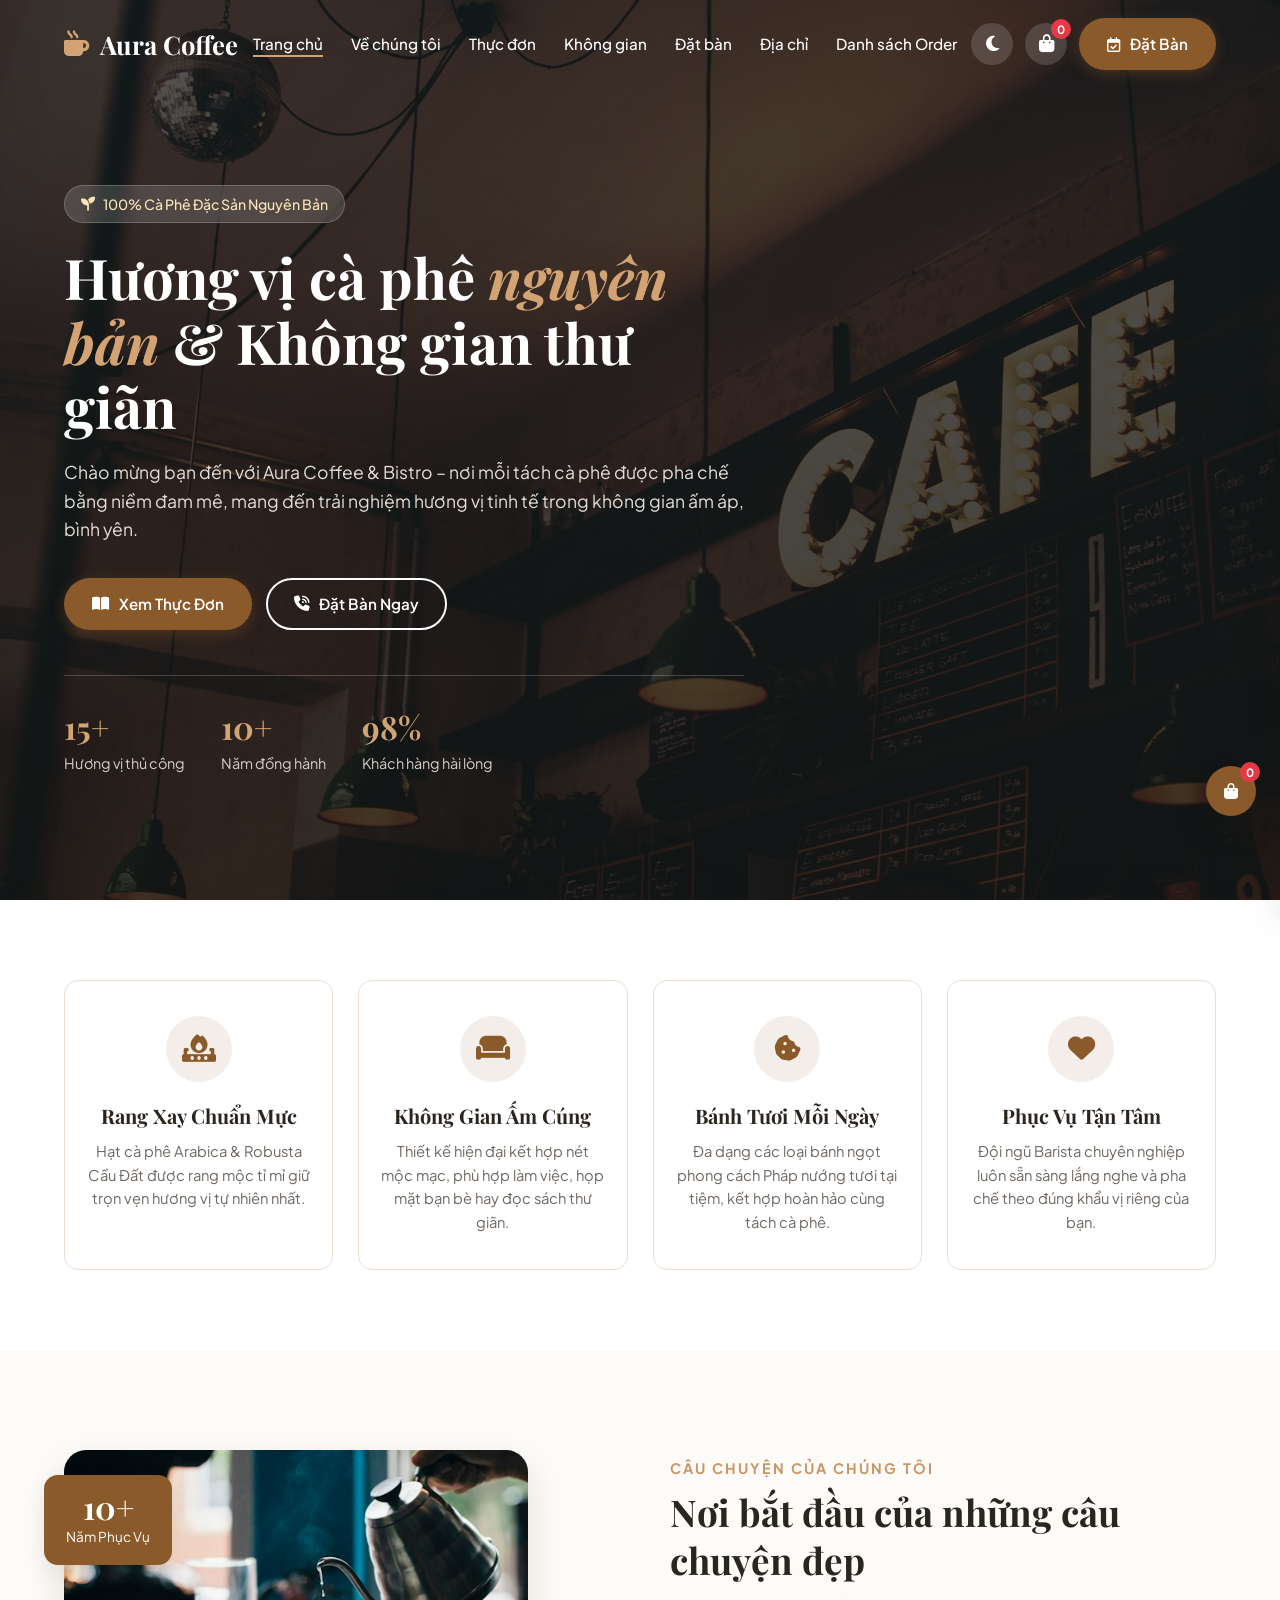
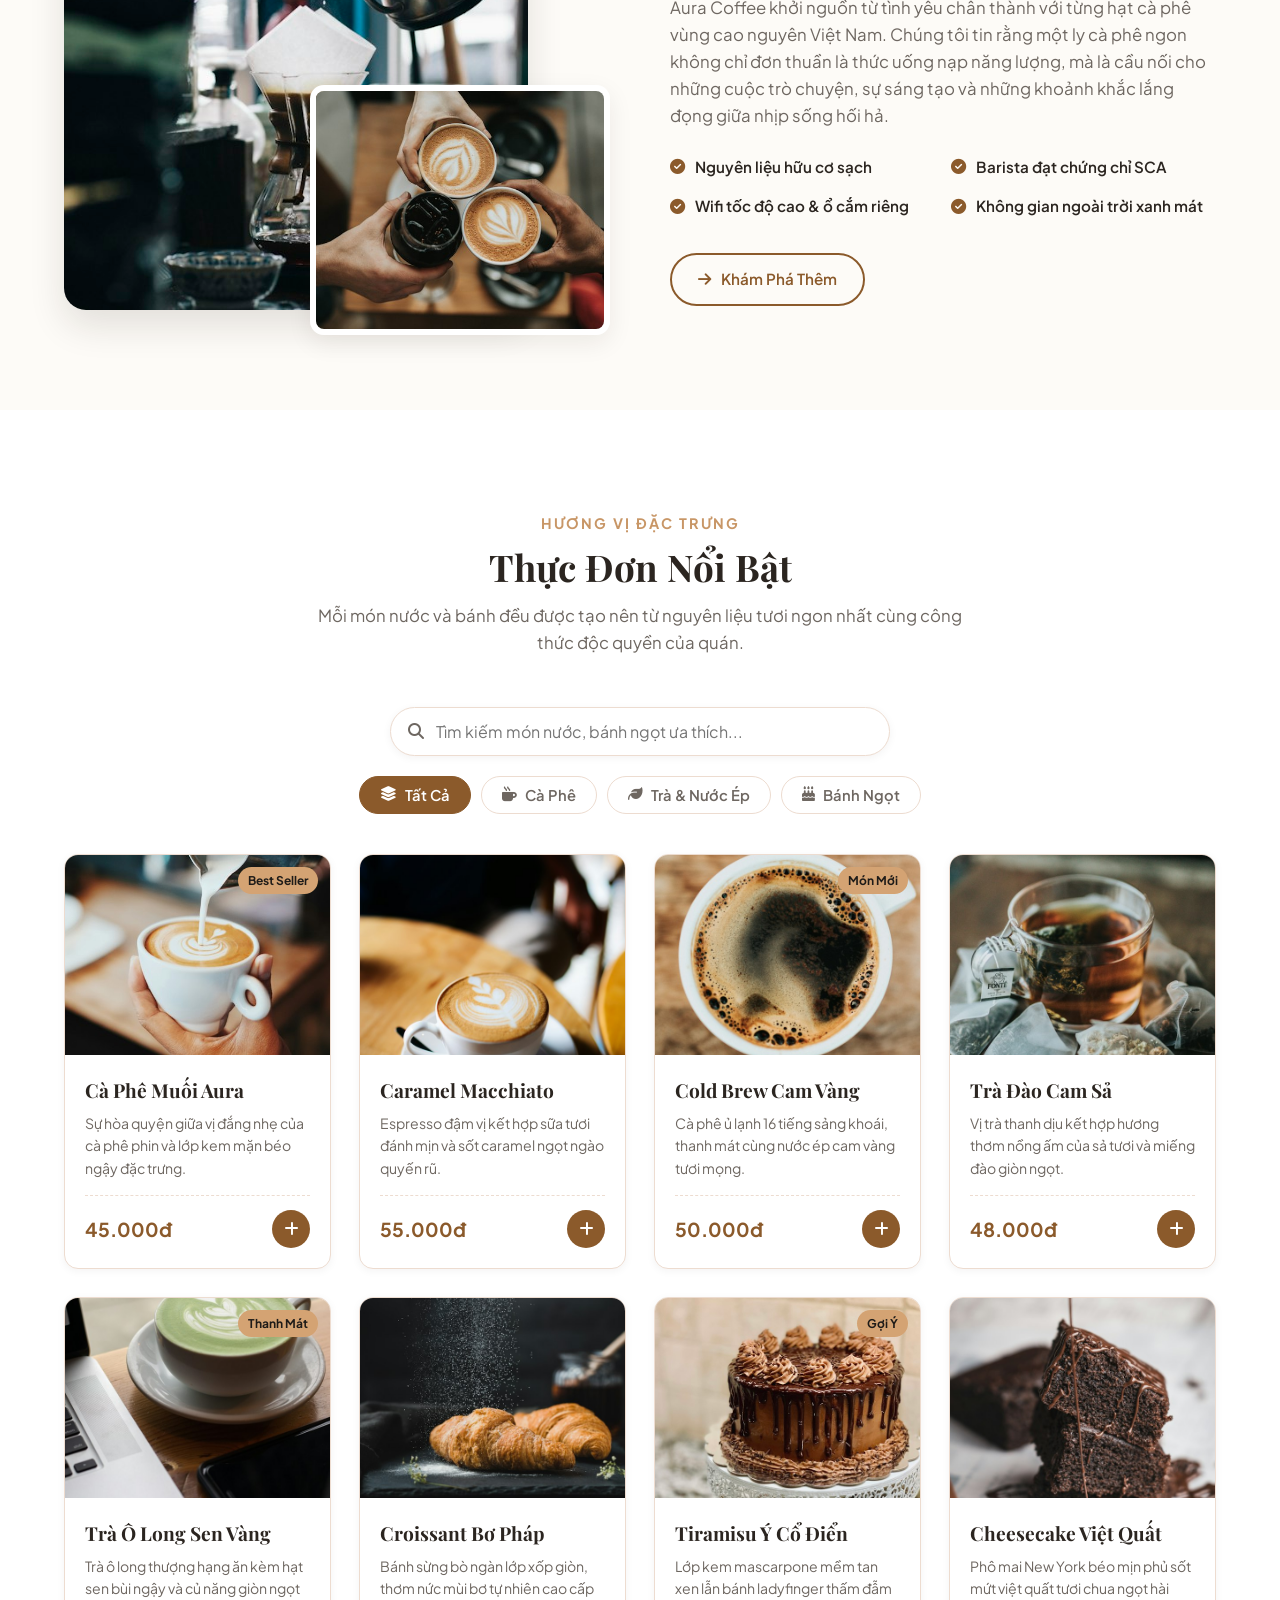
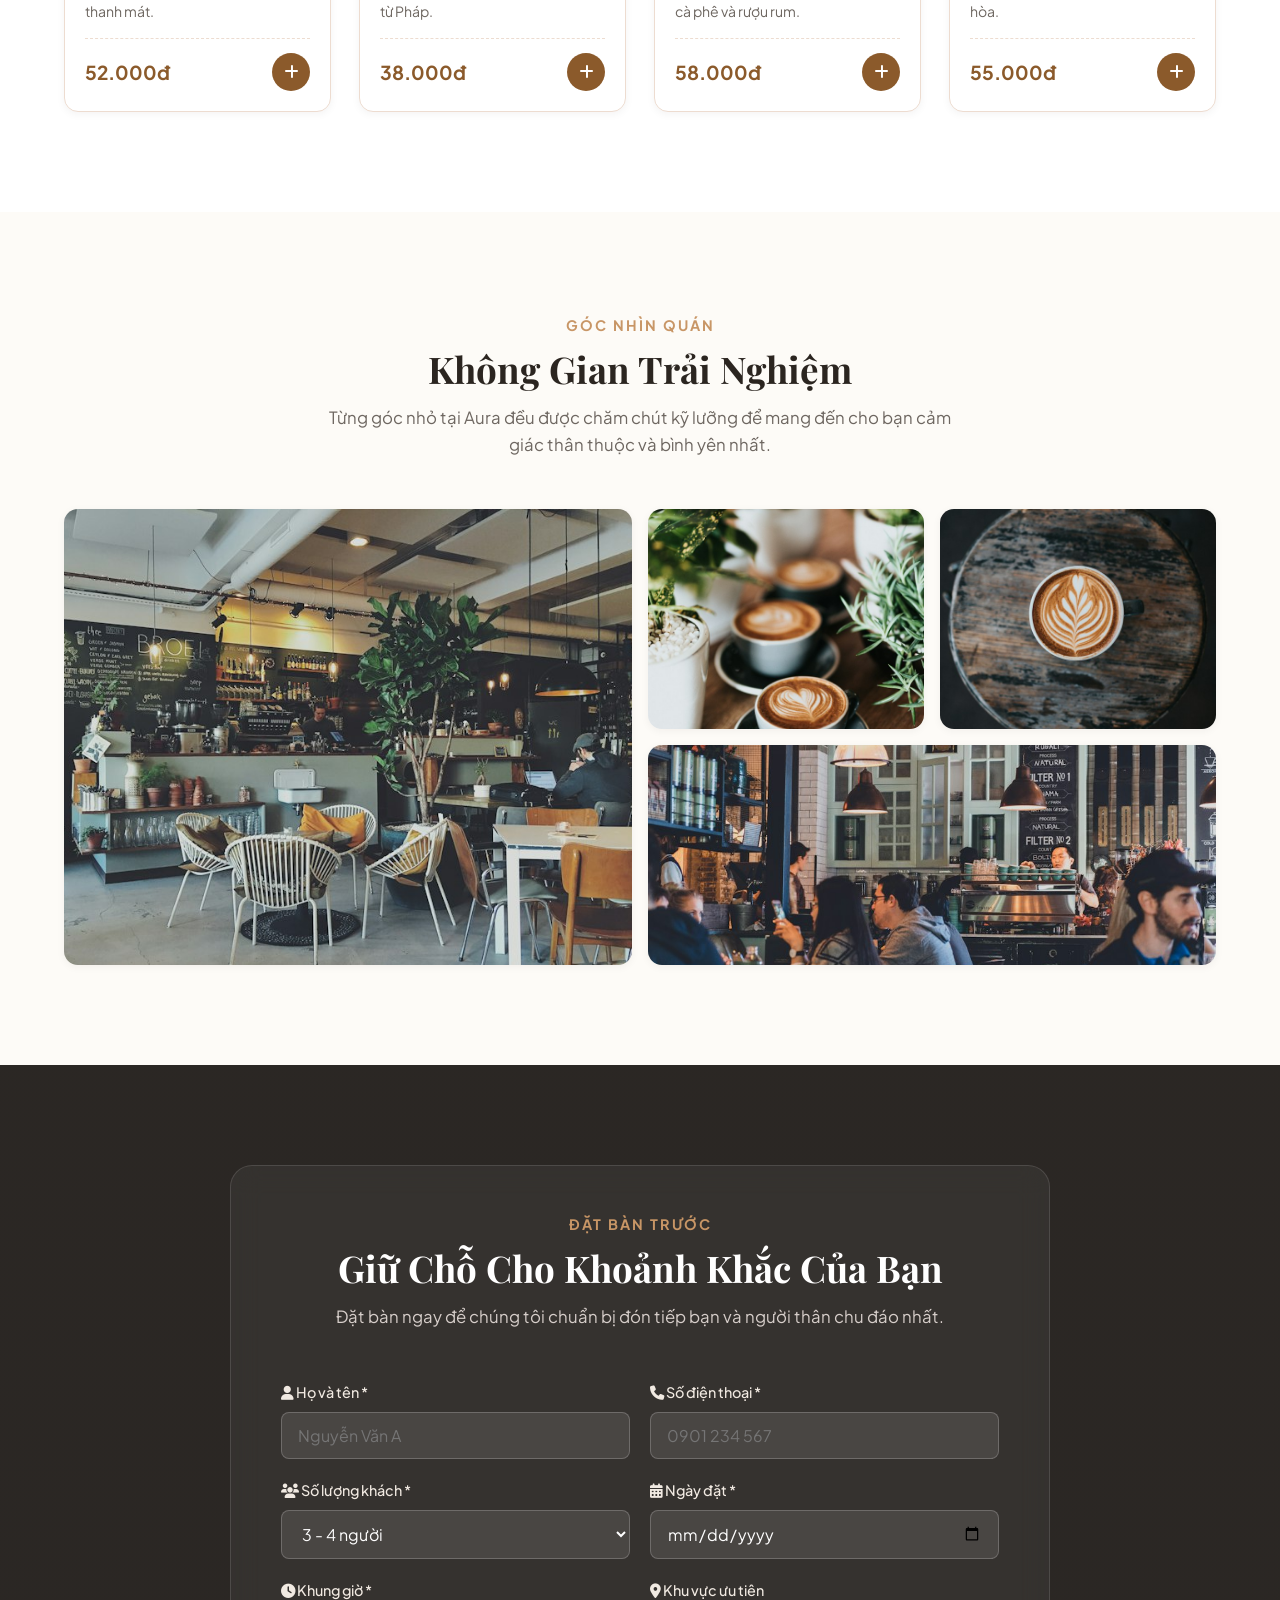
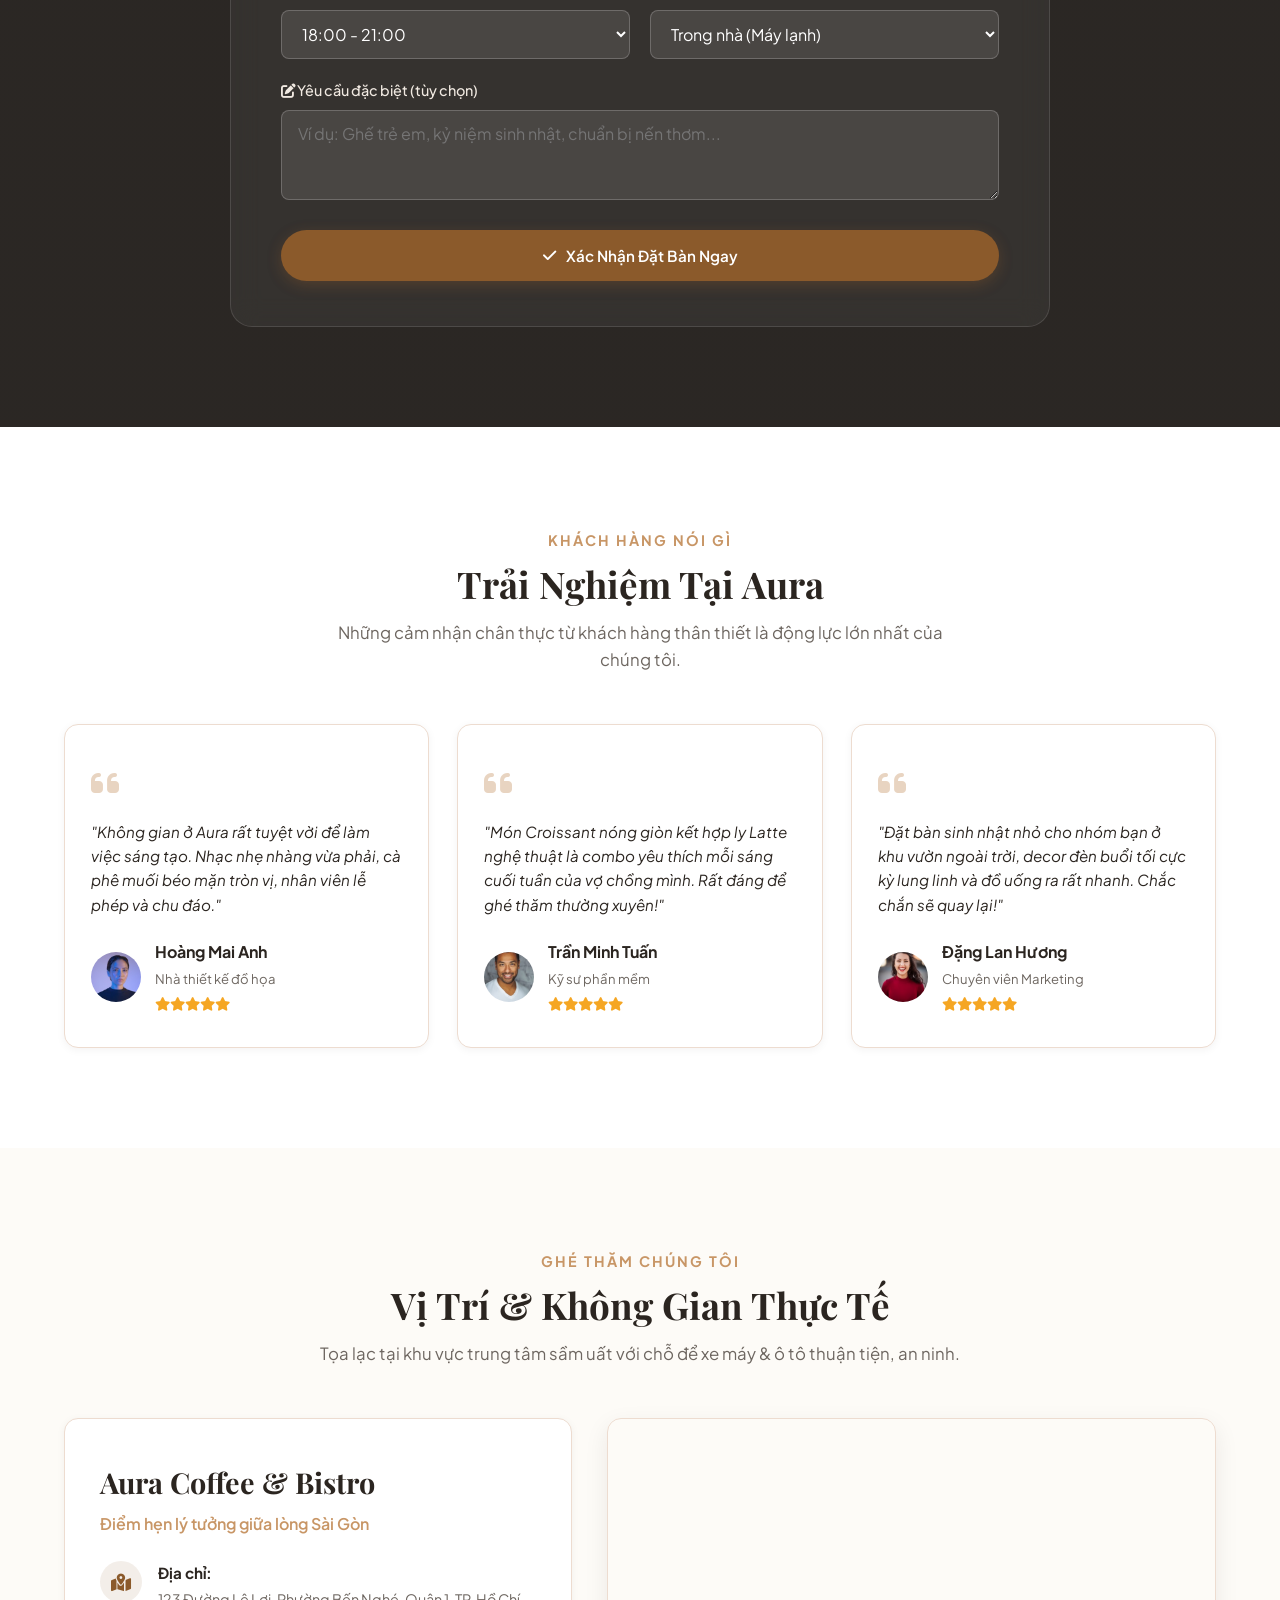
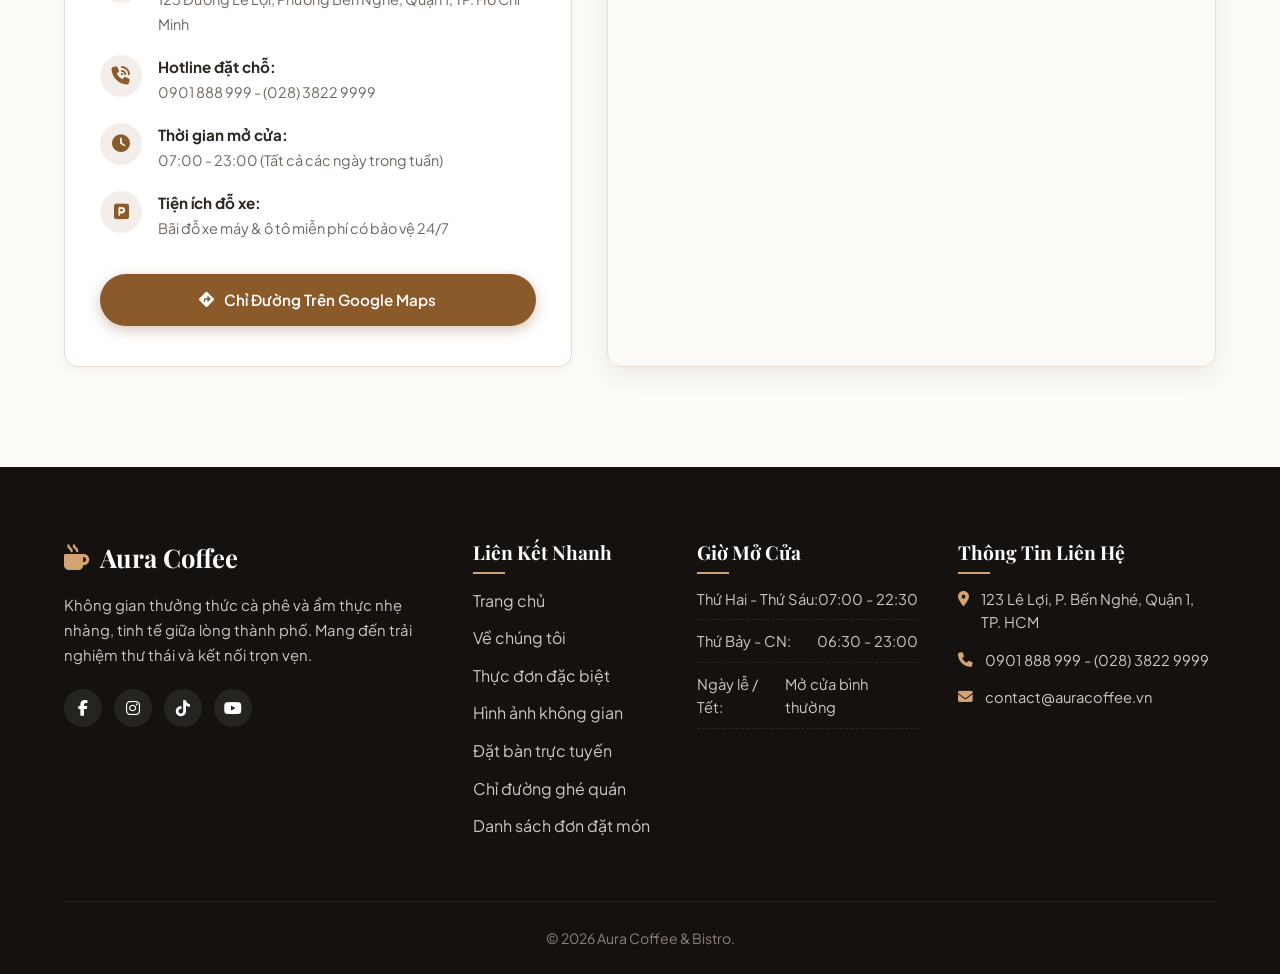
==== commit f70064eb: "Optimize project structure, remove redundant CNAME and RELEASE_NOTE, add index.html redirect for Git" ====
--- a/index.html
+++ b/index.html
@@ -1,819 +1,16 @@
 <!DOCTYPE html>
-<html lang="vi" data-theme="light">
+<html lang="vi">
 <head>
   <meta charset="UTF-8">
   <meta name="viewport" content="width=device-width, initial-scale=1.0">
-  <title>Aura Coffee & Bistro - Hương Vị Cà Phê Nguyên Bản</title>
-  <meta name="description" content="Aura Coffee & Bistro - Điểm hẹn lý tưởng với hương vị cà phê mộc nguyên bản, không gian ấm cúng và bánh ngọt tươi mỗi ngày.">
-  
-  <!-- Google Fonts -->
-  <link rel="preconnect" href="https://fonts.googleapis.com">
-  <link rel="preconnect" href="https://fonts.gstatic.com" crossorigin>
-  <link href="https://fonts.googleapis.com/css2?family=Playfair+Display:ital,wght@0,600;0,700;1,400&family=Plus+Jakarta+Sans:wght@400;500;600;700&display=swap" rel="stylesheet">
-  
-  <!-- Font Awesome Icons -->
-  <link rel="stylesheet" href="https://cdnjs.cloudflare.com/ajax/libs/font-awesome/6.5.1/css/all.min.css">
-  
-  <!-- Custom CSS -->
-  <link rel="stylesheet" href="css/style.css">
+  <meta http-equiv="refresh" content="0; url=Cafe-guest.html">
+  <title>Aura Coffee & Bistro - Đang tải trang...</title>
+  <script>
+    // Chuyển hướng ngay lập tức đến giao diện khách hàng Cafe-guest.html
+    window.location.replace("Cafe-guest.html");
+  </script>
 </head>
-<body>
-
-  <!-- ================= 1. HEADER & NAVIGATION ================= -->
-  <header class="header">
-    <div class="container navbar">
-      <a href="#home" class="logo">
-        <i class="fa-solid fa-mug-hot"></i> Aura Coffee
-      </a>
-
-      <nav>
-        <ul class="nav-links">
-          <li><a href="#home" class="active">Trang chủ</a></li>
-          <li><a href="#about">Về chúng tôi</a></li>
-          <li><a href="#menu">Thực đơn</a></li>
-          <li><a href="#space">Không gian</a></li>
-          <li><a href="#reservation">Đặt bàn</a></li>
-          <li><a href="#location">Địa chỉ</a></li>
-        </ul>
-      </nav>
-
-      <div class="header-action">
-        <!-- Chuyển đổi giao diện Sáng / Tối -->
-        <button class="icon-btn" id="themeToggle" aria-label="Đổi giao diện" title="Đổi giao diện Sáng / Tối">
-          <i class="fa-solid fa-moon"></i>
-        </button>
-
-        <!-- Nút mở giỏ hàng -->
-        <button class="icon-btn" id="cartToggleBtn" onclick="openCart()" aria-label="Xem giỏ hàng" title="Giỏ hàng">
-          <i class="fa-solid fa-bag-shopping"></i>
-          <span class="cart-badge" id="cartBadge">0</span>
-        </button>
-
-        <!-- CTA Đặt bàn -->
-        <a href="#reservation" class="btn btn-primary header-btn">
-          <i class="fa-regular fa-calendar-check"></i> Đặt Bàn
-        </a>
-
-        <!-- Nút menu mobile -->
-        <button class="menu-toggle" id="menuToggle" aria-label="Mở menu điều hướng">
-          <i class="fa-solid fa-bars"></i>
-        </button>
-      </div>
-    </div>
-  </header>
-
-  <!-- ================= 2. HERO BANNER ================= -->
-  <section class="hero" id="home">
-    <div class="container">
-      <div class="hero-content">
-        <div class="hero-badge">
-          <i class="fa-solid fa-seedling"></i> 100% Cà Phê Đặc Sản Nguyên Bản
-        </div>
-        <h1 class="hero-title">
-          Hương vị cà phê <span>nguyên bản</span> & Không gian thư giãn
-        </h1>
-        <p class="hero-desc">
-          Chào mừng bạn đến với Aura Coffee & Bistro – nơi mỗi tách cà phê được pha chế bằng niềm đam mê, mang đến trải nghiệm hương vị tinh tế trong không gian ấm áp, bình yên.
-        </p>
-        <div class="hero-buttons">
-          <a href="#menu" class="btn btn-primary">
-            <i class="fa-solid fa-book-open"></i> Xem Thực Đơn
-          </a>
-          <a href="#reservation" class="btn btn-outline">
-            <i class="fa-solid fa-phone-volume"></i> Đặt Bàn Ngay
-          </a>
-        </div>
-        <div class="hero-stats">
-          <div class="stat-item">
-            <h3>15+</h3>
-            <p>Hương vị thủ công</p>
-          </div>
-          <div class="stat-item">
-            <h3>10+</h3>
-            <p>Năm đồng hành</p>
-          </div>
-          <div class="stat-item">
-            <h3>98%</h3>
-            <p>Khách hàng hài lòng</p>
-          </div>
-        </div>
-      </div>
-    </div>
-  </section>
-
-  <!-- ================= 3. ĐIỂM NỔI BẬT (FEATURES) ================= -->
-  <section class="features">
-    <div class="container">
-      <div class="features-grid">
-        <div class="feature-card">
-          <div class="feature-icon"><i class="fa-solid fa-fire-burner"></i></div>
-          <h3>Rang Xay Chuẩn Mực</h3>
-          <p>Hạt cà phê Arabica & Robusta Cầu Đất được rang mộc tỉ mỉ giữ trọn vẹn hương vị tự nhiên nhất.</p>
-        </div>
-
-        <div class="feature-card">
-          <div class="feature-icon"><i class="fa-solid fa-couch"></i></div>
-          <h3>Không Gian Ấm Cúng</h3>
-          <p>Thiết kế hiện đại kết hợp nét mộc mạc, phù hợp làm việc, họp mặt bạn bè hay đọc sách thư giãn.</p>
-        </div>
-
-        <div class="feature-card">
-          <div class="feature-icon"><i class="fa-solid fa-cookie-bite"></i></div>
-          <h3>Bánh Tươi Mỗi Ngày</h3>
-          <p>Đa dạng các loại bánh ngọt phong cách Pháp nướng tươi tại tiệm, kết hợp hoàn hảo cùng tách cà phê.</p>
-        </div>
-
-        <div class="feature-card">
-          <div class="feature-icon"><i class="fa-solid fa-heart"></i></div>
-          <h3>Phục Vụ Tận Tâm</h3>
-          <p>Đội ngũ Barista chuyên nghiệp luôn sẵn sàng lắng nghe và pha chế theo đúng khẩu vị riêng của bạn.</p>
-        </div>
-      </div>
-    </div>
-  </section>
-
-  <!-- ================= 4. GIỚI THIỆU (ABOUT US) ================= -->
-  <section class="about" id="about">
-    <div class="container">
-      <div class="about-grid">
-        <div class="about-images">
-          <img src="assets/images/about-main.jpg" alt="Không gian pha chế cà phê Aura" class="about-img-main">
-          <img src="assets/images/about-sub.jpg" alt="Nghệ thuật pha chế Latte" class="about-img-sub">
-          <div class="about-experience-badge">
-            <strong>10+</strong>
-            <span>Năm Phục Vụ</span>
-          </div>
-        </div>
-
-        <div class="about-text">
-          <span class="section-subtitle">Câu chuyện của chúng tôi</span>
-          <h2 class="section-title">Nơi bắt đầu của những câu chuyện đẹp</h2>
-          <p class="section-desc">
-            Aura Coffee khởi nguồn từ tình yêu chân thành với từng hạt cà phê vùng cao nguyên Việt Nam. Chúng tôi tin rằng một ly cà phê ngon không chỉ đơn thuần là thức uống nạp năng lượng, mà là cầu nối cho những cuộc trò chuyện, sự sáng tạo và những khoảnh khắc lắng đọng giữa nhịp sống hối hả.
-          </p>
-
-          <div class="about-highlights">
-            <div class="highlight-item"><i class="fa-solid fa-circle-check"></i> Nguyên liệu hữu cơ sạch</div>
-            <div class="highlight-item"><i class="fa-solid fa-circle-check"></i> Barista đạt chứng chỉ SCA</div>
-            <div class="highlight-item"><i class="fa-solid fa-circle-check"></i> Wifi tốc độ cao & ổ cắm riêng</div>
-            <div class="highlight-item"><i class="fa-solid fa-circle-check"></i> Không gian ngoài trời xanh mát</div>
-          </div>
-
-          <a href="#menu" class="btn btn-outline-dark">
-            <i class="fa-solid fa-arrow-right"></i> Khám Phá Thêm
-          </a>
-        </div>
-      </div>
-    </div>
-  </section>
-
-  <!-- ================= 5. THỰC ĐƠN (MENU HIGHLIGHTS) ================= -->
-  <section class="menu-section" id="menu">
-    <div class="container">
-      <div class="section-header">
-        <span class="section-subtitle">Hương Vị Đặc Trưng</span>
-        <h2 class="section-title">Thực Đơn Nổi Bật</h2>
-        <p class="section-desc">Mỗi món nước và bánh đều được tạo nên từ nguyên liệu tươi ngon nhất cùng công thức độc quyền của quán.</p>
-      </div>
-
-      <!-- Công cụ tìm kiếm & Bộ lọc danh mục -->
-      <div class="menu-controls">
-        <div class="menu-search-box">
-          <i class="fa-solid fa-magnifying-glass search-icon"></i>
-          <input type="text" id="menuSearch" placeholder="Tìm kiếm món nước, bánh ngọt ưa thích..." autocomplete="off">
-          <button id="clearSearchBtn" class="clear-search-btn" title="Xóa tìm kiếm"><i class="fa-solid fa-xmark"></i></button>
-        </div>
-
-        <div class="menu-filter">
-          <button class="filter-btn active" data-filter="all"><i class="fa-solid fa-layer-group"></i> Tất Cả</button>
-          <button class="filter-btn" data-filter="coffee"><i class="fa-solid fa-mug-hot"></i> Cà Phê</button>
-          <button class="filter-btn" data-filter="tea"><i class="fa-solid fa-leaf"></i> Trà & Nước Ép</button>
-          <button class="filter-btn" data-filter="pastry"><i class="fa-solid fa-cake-candles"></i> Bánh Ngọt</button>
-        </div>
-      </div>
-
-      <!-- Danh sách món ăn/nước uống -->
-      <div class="menu-grid" id="menuGrid">
-        <!-- Món 1 -->
-        <div class="menu-card" data-id="1" data-category="coffee" data-name="Cà Phê Muối Aura" data-price="45000">
-          <div class="menu-img-wrap" onclick="openQuickView(1)">
-            <img src="assets/images/menu-1-salt-coffee.jpg" alt="Cà Phê Muối Aura">
-            <span class="menu-tag">Best Seller</span>
-            <div class="img-hint"><i class="fa-solid fa-eye"></i> Xem chi tiết</div>
-          </div>
-          <div class="menu-info">
-            <h3 class="menu-name" onclick="openQuickView(1)">Cà Phê Muối Aura</h3>
-            <p class="menu-desc">Sự hòa quyện giữa vị đắng nhẹ của cà phê phin và lớp kem mặn béo ngậy đặc trưng.</p>
-            <div class="menu-footer">
-              <span class="menu-price">45.000đ</span>
-              <button class="btn-add-item" onclick="quickAddToCart(1)" title="Thêm vào giỏ"><i class="fa-solid fa-plus"></i></button>
-            </div>
-          </div>
-        </div>
-
-        <!-- Món 2 -->
-        <div class="menu-card" data-id="2" data-category="coffee" data-name="Caramel Macchiato" data-price="55000">
-          <div class="menu-img-wrap" onclick="openQuickView(2)">
-            <img src="assets/images/menu-2-macchiato.jpg" alt="Caramel Macchiato">
-            <div class="img-hint"><i class="fa-solid fa-eye"></i> Xem chi tiết</div>
-          </div>
-          <div class="menu-info">
-            <h3 class="menu-name" onclick="openQuickView(2)">Caramel Macchiato</h3>
-            <p class="menu-desc">Espresso đậm vị kết hợp sữa tươi đánh mịn và sốt caramel ngọt ngào quyến rũ.</p>
-            <div class="menu-footer">
-              <span class="menu-price">55.000đ</span>
-              <button class="btn-add-item" onclick="quickAddToCart(2)" title="Thêm vào giỏ"><i class="fa-solid fa-plus"></i></button>
-            </div>
-          </div>
-        </div>
-
-        <!-- Món 3 -->
-        <div class="menu-card" data-id="3" data-category="coffee" data-name="Cold Brew Cam Vàng" data-price="50000">
-          <div class="menu-img-wrap" onclick="openQuickView(3)">
-            <img src="assets/images/menu-3-cold-brew.jpg" alt="Cold Brew Cam Vàng">
-            <span class="menu-tag">Món Mới</span>
-            <div class="img-hint"><i class="fa-solid fa-eye"></i> Xem chi tiết</div>
-          </div>
-          <div class="menu-info">
-            <h3 class="menu-name" onclick="openQuickView(3)">Cold Brew Cam Vàng</h3>
-            <p class="menu-desc">Cà phê ủ lạnh 16 tiếng sảng khoái, thanh mát cùng nước ép cam vàng tươi mọng.</p>
-            <div class="menu-footer">
-              <span class="menu-price">50.000đ</span>
-              <button class="btn-add-item" onclick="quickAddToCart(3)" title="Thêm vào giỏ"><i class="fa-solid fa-plus"></i></button>
-            </div>
-          </div>
-        </div>
-
-        <!-- Món 4 -->
-        <div class="menu-card" data-id="4" data-category="tea" data-name="Trà Đào Cam Sả" data-price="48000">
-          <div class="menu-img-wrap" onclick="openQuickView(4)">
-            <img src="assets/images/menu-4-peach-tea.jpg" alt="Trà Đào Cam Sả">
-            <div class="img-hint"><i class="fa-solid fa-eye"></i> Xem chi tiết</div>
-          </div>
-          <div class="menu-info">
-            <h3 class="menu-name" onclick="openQuickView(4)">Trà Đào Cam Sả</h3>
-            <p class="menu-desc">Vị trà thanh dịu kết hợp hương thơm nồng ấm của sả tươi và miếng đào giòn ngọt.</p>
-            <div class="menu-footer">
-              <span class="menu-price">48.000đ</span>
-              <button class="btn-add-item" onclick="quickAddToCart(4)" title="Thêm vào giỏ"><i class="fa-solid fa-plus"></i></button>
-            </div>
-          </div>
-        </div>
-
-        <!-- Món 5 -->
-        <div class="menu-card" data-id="5" data-category="tea" data-name="Trà Ô Long Sen Vàng" data-price="52000">
-          <div class="menu-img-wrap" onclick="openQuickView(5)">
-            <img src="assets/images/menu-5-oolong-tea.jpg" alt="Trà Ô Long Sen Vàng">
-            <span class="menu-tag">Thanh Mát</span>
-            <div class="img-hint"><i class="fa-solid fa-eye"></i> Xem chi tiết</div>
-          </div>
-          <div class="menu-info">
-            <h3 class="menu-name" onclick="openQuickView(5)">Trà Ô Long Sen Vàng</h3>
-            <p class="menu-desc">Trà ô long thượng hạng ăn kèm hạt sen bùi ngậy và củ năng giòn ngọt thanh mát.</p>
-            <div class="menu-footer">
-              <span class="menu-price">52.000đ</span>
-              <button class="btn-add-item" onclick="quickAddToCart(5)" title="Thêm vào giỏ"><i class="fa-solid fa-plus"></i></button>
-            </div>
-          </div>
-        </div>
-
-        <!-- Món 6 -->
-        <div class="menu-card" data-id="6" data-category="pastry" data-name="Croissant Bơ Pháp" data-price="38000">
-          <div class="menu-img-wrap" onclick="openQuickView(6)">
-            <img src="assets/images/menu-6-croissant.jpg" alt="Croissant Bơ Pháp">
-            <div class="img-hint"><i class="fa-solid fa-eye"></i> Xem chi tiết</div>
-          </div>
-          <div class="menu-info">
-            <h3 class="menu-name" onclick="openQuickView(6)">Croissant Bơ Pháp</h3>
-            <p class="menu-desc">Bánh sừng bò ngàn lớp xốp giòn, thơm nức mùi bơ tự nhiên cao cấp từ Pháp.</p>
-            <div class="menu-footer">
-              <span class="menu-price">38.000đ</span>
-              <button class="btn-add-item" onclick="quickAddToCart(6)" title="Thêm vào giỏ"><i class="fa-solid fa-plus"></i></button>
-            </div>
-          </div>
-        </div>
-
-        <!-- Món 7 -->
-        <div class="menu-card" data-id="7" data-category="pastry" data-name="Tiramisu Ý Cổ Điển" data-price="58000">
-          <div class="menu-img-wrap" onclick="openQuickView(7)">
-            <img src="assets/images/menu-7-tiramisu.jpg" alt="Tiramisu Ý Cổ Điển">
-            <span class="menu-tag">Gợi Ý</span>
-            <div class="img-hint"><i class="fa-solid fa-eye"></i> Xem chi tiết</div>
-          </div>
-          <div class="menu-info">
-            <h3 class="menu-name" onclick="openQuickView(7)">Tiramisu Ý Cổ Điển</h3>
-            <p class="menu-desc">Lớp kem mascarpone mềm tan xen lẫn bánh ladyfinger thấm đẫm cà phê và rượu rum.</p>
-            <div class="menu-footer">
-              <span class="menu-price">58.000đ</span>
-              <button class="btn-add-item" onclick="quickAddToCart(7)" title="Thêm vào giỏ"><i class="fa-solid fa-plus"></i></button>
-            </div>
-          </div>
-        </div>
-
-        <!-- Món 8 -->
-        <div class="menu-card" data-id="8" data-category="pastry" data-name="Cheesecake Việt Quất" data-price="55000">
-          <div class="menu-img-wrap" onclick="openQuickView(8)">
-            <img src="assets/images/menu-8-cheesecake.jpg" alt="Cheesecake Việt Quất">
-            <div class="img-hint"><i class="fa-solid fa-eye"></i> Xem chi tiết</div>
-          </div>
-          <div class="menu-info">
-            <h3 class="menu-name" onclick="openQuickView(8)">Cheesecake Việt Quất</h3>
-            <p class="menu-desc">Phô mai New York béo mịn phủ sốt mứt việt quất tươi chua ngọt hài hòa.</p>
-            <div class="menu-footer">
-              <span class="menu-price">55.000đ</span>
-              <button class="btn-add-item" onclick="quickAddToCart(8)" title="Thêm vào giỏ"><i class="fa-solid fa-plus"></i></button>
-            </div>
-          </div>
-        </div>
-      </div>
-
-      <!-- Không tìm thấy món -->
-      <div id="noResults" class="no-results" style="display: none;">
-        <i class="fa-solid fa-magnifying-glass"></i>
-        <h3>Không tìm thấy món phù hợp</h3>
-        <p>Vui lòng thử tìm kiếm bằng từ khóa khác hoặc duyệt qua các tab phía trên.</p>
-      </div>
-    </div>
-  </section>
-
-  <!-- ================= 6. KHÔNG GIAN QUÁN (GALLERY) ================= -->
-  <section class="space-section" id="space">
-    <div class="container">
-      <div class="section-header">
-        <span class="section-subtitle">Góc Nhìn Quán</span>
-        <h2 class="section-title">Không Gian Trải Nghiệm</h2>
-        <p class="section-desc">Từng góc nhỏ tại Aura đều được chăm chút kỹ lưỡng để mang đến cho bạn cảm giác thân thuộc và bình yên nhất.</p>
-      </div>
-
-      <div class="gallery-grid">
-        <div class="gallery-item col-span-2 row-span-2">
-          <img src="assets/images/gallery-1.jpg" alt="Sảnh chính quán cafe">
-          <div class="gallery-overlay"><span>Sảnh chính sang trọng & thoáng đãng</span></div>
-        </div>
-
-        <div class="gallery-item">
-          <img src="assets/images/gallery-2.jpg" alt="Góc làm việc yên tĩnh">
-          <div class="gallery-overlay"><span>Góc làm việc & đọc sách</span></div>
-        </div>
-
-        <div class="gallery-item">
-          <img src="assets/images/gallery-3.jpg" alt="Quầy Bar mở">
-          <div class="gallery-overlay"><span>Quầy Bar pha chế mở</span></div>
-        </div>
-
-        <div class="gallery-item col-span-2">
-          <img src="assets/images/gallery-4.jpg" alt="Khu vực sân vườn">
-          <div class="gallery-overlay"><span>Khu vực sân vườn hòa mình cùng thiên nhiên</span></div>
-        </div>
-      </div>
-    </div>
-  </section>
-
-  <!-- ================= 7. ĐẶT BÀN (RESERVATION) ================= -->
-  <section class="reservation-section" id="reservation">
-    <div class="container">
-      <div class="reservation-wrapper">
-        <div class="section-header">
-          <span class="section-subtitle">Đặt Bàn Trước</span>
-          <h2 class="section-title">Giữ Chỗ Cho Khoảnh Khắc Của Bạn</h2>
-          <p class="section-desc">Đặt bàn ngay để chúng tôi chuẩn bị đón tiếp bạn và người thân chu đáo nhất.</p>
-        </div>
-
-        <form class="reservation-form" id="bookingForm" onsubmit="handleBookingSubmit(event)">
-          <div class="form-group">
-            <label for="guestName"><i class="fa-solid fa-user"></i> Họ và tên *</label>
-            <input type="text" id="guestName" placeholder="Nguyễn Văn A" required>
-          </div>
-
-          <div class="form-group">
-            <label for="guestPhone"><i class="fa-solid fa-phone"></i> Số điện thoại *</label>
-            <input type="tel" id="guestPhone" placeholder="0901 234 567" required>
-          </div>
-
-          <div class="form-group">
-            <label for="guestCount"><i class="fa-solid fa-users"></i> Số lượng khách *</label>
-            <select id="guestCount" required>
-              <option value="1 - 2 người">1 - 2 người</option>
-              <option value="3 - 4 người" selected>3 - 4 người</option>
-              <option value="5 - 8 người">5 - 8 người</option>
-              <option value="Trên 8 người (Đặt tiệc riêng)">Trên 8 người (Đặt tiệc riêng)</option>
-            </select>
-          </div>
-
-          <div class="form-group">
-            <label for="bookDate"><i class="fa-solid fa-calendar-days"></i> Ngày đặt *</label>
-            <input type="date" id="bookDate" required>
-          </div>
-
-          <div class="form-group">
-            <label for="bookTime"><i class="fa-solid fa-clock"></i> Khung giờ *</label>
-            <select id="bookTime" required>
-              <option value="08:00 - 10:00">08:00 - 10:00</option>
-              <option value="10:00 - 12:00">10:00 - 12:00</option>
-              <option value="14:00 - 17:00">14:00 - 17:00</option>
-              <option value="18:00 - 21:00" selected>18:00 - 21:00</option>
-            </select>
-          </div>
-
-          <div class="form-group">
-            <label for="tableArea"><i class="fa-solid fa-location-dot"></i> Khu vực ưu tiên</label>
-            <select id="tableArea">
-              <option value="Trong nhà (Máy lạnh)">Trong nhà (Máy lạnh)</option>
-              <option value="Ngoài trời sân vườn">Ngoài trời sân vườn</option>
-              <option value="Góc yên tĩnh làm việc">Góc yên tĩnh làm việc</option>
-            </select>
-          </div>
-
-          <div class="form-group full-width">
-            <label for="guestNote"><i class="fa-solid fa-pen-to-square"></i> Yêu cầu đặc biệt (tùy chọn)</label>
-            <textarea id="guestNote" placeholder="Ví dụ: Ghế trẻ em, kỷ niệm sinh nhật, chuẩn bị nến thơm..."></textarea>
-          </div>
-
-          <div class="form-group full-width" style="text-align: center; margin-top: 10px;">
-            <button type="submit" class="btn btn-primary" style="width: 100%; padding: 14px;">
-              <i class="fa-solid fa-check"></i> Xác Nhận Đặt Bàn Ngay
-            </button>
-          </div>
-        </form>
-      </div>
-    </div>
-  </section>
-
-  <!-- ================= 8. ĐÁNH GIÁ (TESTIMONIALS) ================= -->
-  <section class="testimonials" id="testimonials">
-    <div class="container">
-      <div class="section-header">
-        <span class="section-subtitle">Khách Hàng Nói Gì</span>
-        <h2 class="section-title">Trải Nghiệm Tại Aura</h2>
-        <p class="section-desc">Những cảm nhận chân thực từ khách hàng thân thiết là động lực lớn nhất của chúng tôi.</p>
-      </div>
-
-      <div class="testimonials-grid">
-        <div class="testimonial-card">
-          <div class="quote-icon"><i class="fa-solid fa-quote-left"></i></div>
-          <p class="testimonial-text">
-            "Không gian ở Aura rất tuyệt vời để làm việc sáng tạo. Nhạc nhẹ nhàng vừa phải, cà phê muối béo mặn tròn vị, nhân viên lễ phép và chu đáo."
-          </p>
-          <div class="testimonial-author">
-            <img src="assets/images/avatar-1.jpg" alt="Khách hàng Mai Anh" class="author-avatar">
-            <div class="author-info">
-              <h4>Hoàng Mai Anh</h4>
-              <span>Nhà thiết kế đồ họa</span>
-              <div class="rating">
-                <i class="fa-solid fa-star"></i><i class="fa-solid fa-star"></i><i class="fa-solid fa-star"></i><i class="fa-solid fa-star"></i><i class="fa-solid fa-star"></i>
-              </div>
-            </div>
-          </div>
-        </div>
-
-        <div class="testimonial-card">
-          <div class="quote-icon"><i class="fa-solid fa-quote-left"></i></div>
-          <p class="testimonial-text">
-            "Món Croissant nóng giòn kết hợp ly Latte nghệ thuật là combo yêu thích mỗi sáng cuối tuần của vợ chồng mình. Rất đáng để ghé thăm thường xuyên!"
-          </p>
-          <div class="testimonial-author">
-            <img src="assets/images/avatar-2.jpg" alt="Khách hàng Minh Tuấn" class="author-avatar">
-            <div class="author-info">
-              <h4>Trần Minh Tuấn</h4>
-              <span>Kỹ sư phần mềm</span>
-              <div class="rating">
-                <i class="fa-solid fa-star"></i><i class="fa-solid fa-star"></i><i class="fa-solid fa-star"></i><i class="fa-solid fa-star"></i><i class="fa-solid fa-star"></i>
-              </div>
-            </div>
-          </div>
-        </div>
-
-        <div class="testimonial-card">
-          <div class="quote-icon"><i class="fa-solid fa-quote-left"></i></div>
-          <p class="testimonial-text">
-            "Đặt bàn sinh nhật nhỏ cho nhóm bạn ở khu vườn ngoài trời, decor đèn buổi tối cực kỳ lung linh và đồ uống ra rất nhanh. Chắc chắn sẽ quay lại!"
-          </p>
-          <div class="testimonial-author">
-            <img src="assets/images/avatar-3.jpg" alt="Khách hàng Lan Hương" class="author-avatar">
-            <div class="author-info">
-              <h4>Đặng Lan Hương</h4>
-              <span>Chuyên viên Marketing</span>
-              <div class="rating">
-                <i class="fa-solid fa-star"></i><i class="fa-solid fa-star"></i><i class="fa-solid fa-star"></i><i class="fa-solid fa-star"></i><i class="fa-solid fa-star"></i>
-              </div>
-            </div>
-          </div>
-        </div>
-      </div>
-    </div>
-  </section>
-
-  <!-- ================= 9. ĐỊA CHỈ & BẢN ĐỒ (LOCATION & MAP) ================= -->
-  <section class="location-section" id="location">
-    <div class="container">
-      <div class="section-header">
-        <span class="section-subtitle">Ghé Thăm Chúng Tôi</span>
-        <h2 class="section-title">Vị Trí & Không Gian Thực Tế</h2>
-        <p class="section-desc">Tọa lạc tại khu vực trung tâm sầm uất với chỗ để xe máy & ô tô thuận tiện, an ninh.</p>
-      </div>
-
-      <div class="location-grid">
-        <div class="location-info-card">
-          <h3>Aura Coffee & Bistro</h3>
-          <p class="loc-tagline">Điểm hẹn lý tưởng giữa lòng Sài Gòn</p>
-          
-          <ul class="loc-list">
-            <li>
-              <div class="loc-icon"><i class="fa-solid fa-map-location-dot"></i></div>
-              <div>
-                <strong>Địa chỉ:</strong>
-                <span>123 Đường Lê Lợi, Phường Bến Nghé, Quận 1, TP. Hồ Chí Minh</span>
-              </div>
-            </li>
-            <li>
-              <div class="loc-icon"><i class="fa-solid fa-phone-volume"></i></div>
-              <div>
-                <strong>Hotline đặt chỗ:</strong>
-                <span>0901 888 999 - (028) 3822 9999</span>
-              </div>
-            </li>
-            <li>
-              <div class="loc-icon"><i class="fa-solid fa-clock"></i></div>
-              <div>
-                <strong>Thời gian mở cửa:</strong>
-                <span>07:00 - 23:00 (Tất cả các ngày trong tuần)</span>
-              </div>
-            </li>
-            <li>
-              <div class="loc-icon"><i class="fa-solid fa-square-parking"></i></div>
-              <div>
-                <strong>Tiện ích đỗ xe:</strong>
-                <span>Bãi đỗ xe máy & ô tô miễn phí có bảo vệ 24/7</span>
-              </div>
-            </li>
-          </ul>
-
-          <a href="https://maps.google.com" target="_blank" rel="noopener" class="btn btn-primary" style="margin-top: 15px;">
-            <i class="fa-solid fa-diamond-turn-right"></i> Chỉ Đường Trên Google Maps
-          </a>
-        </div>
-
-        <div class="map-wrapper">
-          <iframe 
-            src="https://www.google.com/maps/embed?pb=!1m18!1m12!1m3!1d3919.5177583483984!2d106.69834167586867!3d10.771600259281747!2m3!1f0!2f0!3f0!3m2!1i1024!2i768!4f13.1!3m2!1m1!2zMTIzIMSQLiBMw6ogTOG7o2ksIELhur9uIE5naMOpLCBRdeG6rW4gMSwgSOG7kyBDaMOtIE1pbmgsIFZp4buHdCBOYW0!5e0!3m2!1svi!2s!4v1700000000000!5m2!1svi!2s" 
-            width="100%" 
-            height="100%" 
-            style="border:0;" 
-            allowfullscreen="" 
-            loading="lazy" 
-            referrerpolicy="no-referrer-when-downgrade"
-            title="Bản đồ vị trí Aura Coffee">
-          </iframe>
-        </div>
-      </div>
-    </div>
-  </section>
-
-  <!-- ================= 10. CHÂN TRANG (FOOTER) ================= -->
-  <footer class="footer">
-    <div class="container">
-      <div class="footer-top">
-        <div class="footer-col">
-          <a href="#home" class="logo">
-            <i class="fa-solid fa-mug-hot"></i> Aura Coffee
-          </a>
-          <p class="footer-desc">
-            Không gian thưởng thức cà phê và ẩm thực nhẹ nhàng, tinh tế giữa lòng thành phố. Mang đến trải nghiệm thư thái và kết nối trọn vẹn.
-          </p>
-          <div class="social-links">
-            <a href="#" aria-label="Facebook"><i class="fa-brands fa-facebook-f"></i></a>
-            <a href="#" aria-label="Instagram"><i class="fa-brands fa-instagram"></i></a>
-            <a href="#" aria-label="TikTok"><i class="fa-brands fa-tiktok"></i></a>
-            <a href="#" aria-label="YouTube"><i class="fa-brands fa-youtube"></i></a>
-          </div>
-        </div>
-
-        <div class="footer-col">
-          <h4>Liên Kết Nhanh</h4>
-          <ul class="footer-links">
-            <li><a href="#home">Trang chủ</a></li>
-            <li><a href="#about">Về chúng tôi</a></li>
-            <li><a href="#menu">Thực đơn đặc biệt</a></li>
-            <li><a href="#space">Hình ảnh không gian</a></li>
-            <li><a href="#reservation">Đặt bàn trực tuyến</a></li>
-            <li><a href="#location">Chỉ đường ghé quán</a></li>
-          </ul>
-        </div>
-
-        <div class="footer-col">
-          <h4>Giờ Mở Cửa</h4>
-          <ul class="footer-hours">
-            <li><span>Thứ Hai - Thứ Sáu:</span> <span>07:00 - 22:30</span></li>
-            <li><span>Thứ Bảy - CN:</span> <span>06:30 - 23:00</span></li>
-            <li><span>Ngày lễ / Tết:</span> <span>Mở cửa bình thường</span></li>
-          </ul>
-        </div>
-
-        <div class="footer-col">
-          <h4>Thông Tin Liên Hệ</h4>
-          <ul class="footer-contact">
-            <li><i class="fa-solid fa-location-dot"></i><span>123 Lê Lợi, P. Bến Nghé, Quận 1, TP. HCM</span></li>
-            <li><i class="fa-solid fa-phone"></i><span>0901 888 999 - (028) 3822 9999</span></li>
-            <li><i class="fa-solid fa-envelope"></i><span>contact@auracoffee.vn</span></li>
-          </ul>
-        </div>
-      </div>
-
-      <div class="footer-bottom">
-        <p>&copy; 2026 Aura Coffee & Bistro. Bài tập lớn Thiết kế Web.</p>
-      </div>
-    </div>
-  </footer>
-
-  <!-- ================= 11. GIỎ HÀNG OFFCANVAS (CART DRAWER) ================= -->
-  <div class="cart-backdrop" id="cartBackdrop" onclick="closeCart()"></div>
-  <aside class="cart-drawer" id="cartDrawer" aria-label="Giỏ hàng">
-    <div class="cart-header">
-      <div class="cart-header-title">
-        <i class="fa-solid fa-bag-shopping"></i>
-        <h3>Giỏ Hàng (<span id="cartTotalItems">0</span>)</h3>
-      </div>
-      <button class="cart-close-btn" onclick="closeCart()" aria-label="Đóng giỏ hàng">
-        <i class="fa-solid fa-xmark"></i>
-      </button>
-    </div>
-
-    <!-- Danh sách sản phẩm trong giỏ -->
-    <div class="cart-body" id="cartBody"></div>
-
-    <!-- Tổng tiền & Đặt món -->
-    <div class="cart-footer">
-      <div class="discount-box">
-        <input type="text" id="couponInput" placeholder="Nhập mã ưu đãi (VD: AURA10)">
-        <button onclick="applyCoupon()">Áp dụng</button>
-      </div>
-      <div id="couponNotice" class="coupon-notice"></div>
-
-      <div class="cart-summary">
-        <div class="summary-row">
-          <span>Tạm tính:</span>
-          <span id="cartSubtotal">0đ</span>
-        </div>
-        <div class="summary-row" id="discountRow" style="display: none; color: #2e7d32;">
-          <span>Giảm giá (<span id="discountPercent">0%</span>):</span>
-          <span id="discountAmount">-0đ</span>
-        </div>
-        <div class="summary-row total-row">
-          <span>Tổng cộng:</span>
-          <span id="cartTotal">0đ</span>
-        </div>
-      </div>
-
-      <button class="btn btn-primary btn-checkout" onclick="openCheckoutModal()">
-        <i class="fa-solid fa-check"></i> Đặt Món Ngay
-      </button>
-    </div>
-  </aside>
-
-  <!-- ================= 12. POPUP XEM CHI TIẾT MÓN (QUICK VIEW) ================= -->
-  <div class="modal-backdrop" id="quickViewBackdrop" onclick="closeQuickView()"></div>
-  <div class="modal quick-view-modal" id="quickViewModal" role="dialog" aria-modal="true">
-    <button class="modal-close-btn" onclick="closeQuickView()" aria-label="Đóng modal"><i class="fa-solid fa-xmark"></i></button>
-    <div class="quick-view-grid">
-      <div class="quick-view-img">
-        <img id="qvImage" src="" alt="Ảnh món ăn">
-      </div>
-      <div class="quick-view-info">
-        <span class="qv-category" id="qvCategory">Cà Phê</span>
-        <h2 class="qv-title" id="qvTitle">Tên Món</h2>
-        <div class="qv-price" id="qvPrice">0đ</div>
-        <p class="qv-desc" id="qvDesc">Mô tả món ăn chi tiết.</p>
-
-        <!-- Lựa chọn kích cỡ và độ ngọt/đá -->
-        <div class="qv-options" id="qvOptions">
-          <div class="option-group" id="optSizeGroup">
-            <label class="option-label">Chọn kích cỡ (Size):</label>
-            <div class="pill-options">
-              <label><input type="radio" name="qvSize" value="Nhỏ (S)" data-extra="0" checked onchange="updateQvPrice()"><span>Nhỏ (S)</span></label>
-              <label><input type="radio" name="qvSize" value="Vừa (M)" data-extra="6000" onchange="updateQvPrice()"><span>Vừa (M) +6k</span></label>
-              <label><input type="radio" name="qvSize" value="Lớn (L)" data-extra="12000" onchange="updateQvPrice()"><span>Lớn (L) +12k</span></label>
-            </div>
-          </div>
-
-          <div class="option-group" id="optSweetGroup">
-            <label class="option-label">Lượng đường:</label>
-            <div class="pill-options">
-              <label><input type="radio" name="qvSweet" value="100%" checked><span>100%</span></label>
-              <label><input type="radio" name="qvSweet" value="70%"><span>70%</span></label>
-              <label><input type="radio" name="qvSweet" value="50%"><span>50%</span></label>
-              <label><input type="radio" name="qvSweet" value="0%"><span>0%</span></label>
-            </div>
-          </div>
-
-          <div class="option-group" id="optIceGroup">
-            <label class="option-label">Lượng đá:</label>
-            <div class="pill-options">
-              <label><input type="radio" name="qvIce" value="100% đá" checked><span>100%</span></label>
-              <label><input type="radio" name="qvIce" value="50% đá"><span>50%</span></label>
-              <label><input type="radio" name="qvIce" value="Đá riêng"><span>Đá riêng</span></label>
-              <label><input type="radio" name="qvIce" value="Nóng"><span>Nóng</span></label>
-            </div>
-          </div>
-        </div>
-
-        <!-- Tăng giảm số lượng & Thêm vào giỏ -->
-        <div class="qv-action">
-          <div class="quantity-controller">
-            <button onclick="decrementQvQty()"><i class="fa-solid fa-minus"></i></button>
-            <span id="qvQtyDisplay">1</span>
-            <button onclick="incrementQvQty()"><i class="fa-solid fa-plus"></i></button>
-          </div>
-          <button class="btn btn-primary qv-add-btn" onclick="addQvToCart()">
-            <i class="fa-solid fa-bag-shopping"></i> Thêm Vào Giỏ - <span id="qvFinalPrice">0đ</span>
-          </button>
-        </div>
-      </div>
-    </div>
-  </div>
-
-  <!-- ================= 13. XÁC NHẬN ĐẶT MÓN (CHECKOUT MODAL) ================= -->
-  <div class="modal-backdrop" id="checkoutBackdrop" onclick="closeCheckoutModal()"></div>
-  <div class="modal checkout-modal" id="checkoutModal" role="dialog" aria-modal="true">
-    <button class="modal-close-btn" onclick="closeCheckoutModal()" aria-label="Đóng modal"><i class="fa-solid fa-xmark"></i></button>
-    <div class="checkout-content">
-      <div class="section-header" style="margin-bottom: 22px;">
-        <span class="section-subtitle">Xác Nhận Đặt Món</span>
-        <h2 class="section-title" style="font-size: 1.8rem;">Thông Tin Nhận Món</h2>
-      </div>
-
-      <form id="checkoutForm" onsubmit="handleCheckoutSubmit(event)">
-        <div class="checkout-fields">
-          <div class="form-group">
-            <label><i class="fa-solid fa-user"></i> Họ tên người nhận *</label>
-            <input type="text" id="orderCustomerName" placeholder="Ví dụ: Lê Thị Mai" required>
-          </div>
-
-          <div class="form-group">
-            <label><i class="fa-solid fa-phone"></i> Số điện thoại liên hệ *</label>
-            <input type="tel" id="orderCustomerPhone" placeholder="0901 xxx xxx" required>
-          </div>
-
-          <div class="form-group full-width">
-            <label><i class="fa-solid fa-shop"></i> Hình thức phục vụ *</label>
-            <select id="orderServiceType" onchange="toggleOrderAddress(this.value)">
-              <option value="dine-in">Dùng tại quán (Nhập số bàn bên dưới)</option>
-              <option value="takeaway">Mang đi / Tự đến lấy</option>
-              <option value="delivery">Giao hàng tận nơi</option>
-            </select>
-          </div>
-
-          <div class="form-group full-width" id="orderAddressGroup">
-            <label id="orderAddressLabel"><i class="fa-solid fa-chair"></i> Số bàn tại quán *</label>
-            <input type="text" id="orderAddress" placeholder="Ví dụ: Bàn 08 (Khu máy lạnh tầng 1)" required>
-          </div>
-
-          <div class="form-group full-width">
-            <label><i class="fa-solid fa-credit-card"></i> Phương thức thanh toán</label>
-            <select id="orderPaymentMethod">
-              <option value="Tiền mặt">Thanh toán tiền mặt khi nhận</option>
-              <option value="Chuyển khoản QR">Chuyển khoản ngân hàng qua VietQR</option>
-              <option value="Ví MoMo">Ví điện tử MoMo</option>
-            </select>
-          </div>
-
-          <div class="form-group full-width">
-            <label><i class="fa-solid fa-comment-dots"></i> Ghi chú cho quán</label>
-            <input type="text" id="orderNote" placeholder="Ví dụ: Ít đá, lấy thêm ống hút giấy...">
-          </div>
-        </div>
-
-        <div class="checkout-footer">
-          <div class="checkout-total-bill">
-            <span>Tổng thanh toán:</span>
-            <strong id="checkoutFinalTotal">0đ</strong>
-          </div>
-          <button type="submit" class="btn btn-primary" style="padding: 13px 26px;">
-            <i class="fa-solid fa-circle-check"></i> Hoàn Tất Đặt Món
-          </button>
-        </div>
-      </form>
-    </div>
-  </div>
-
-  <!-- ================= 14. NÚT NỔI (FLOATING BUTTONS) ================= -->
-  <!-- Nút giỏ hàng nổi -->
-  <button class="floating-btn floating-cart-btn" onclick="openCart()" aria-label="Mở giỏ hàng">
-    <i class="fa-solid fa-bag-shopping"></i>
-    <span class="floating-badge" id="floatingCartBadge">0</span>
-  </button>
-
-  <!-- Nút cuộn lên đầu trang -->
-  <button class="floating-btn back-to-top" id="backToTop" onclick="scrollToTop()" aria-label="Cuộn lên đầu trang">
-    <i class="fa-solid fa-arrow-up"></i>
-  </button>
-
-  <!-- ================= 15. THÔNG BÁO TOAST ================= -->
-  <div class="toast-notice" id="toastNotice">
-    <i class="fa-solid fa-circle-check"></i>
-    <span id="toastMsg">Thông báo ở đây!</span>
-  </div>
-
-  <!-- Custom JavaScript -->
-  <script src="js/main.js"></script>
+<body style="font-family: sans-serif; display: flex; justify-content: center; align-items: center; height: 100vh; margin: 0; background-color: #fdfbf7; color: #8b5a2b;">
+  <p>Đang chuyển hướng đến <a href="Cafe-guest.html" style="color: #8b5a2b; font-weight: bold;">Aura Coffee & Bistro</a>...</p>
 </body>
 </html>
